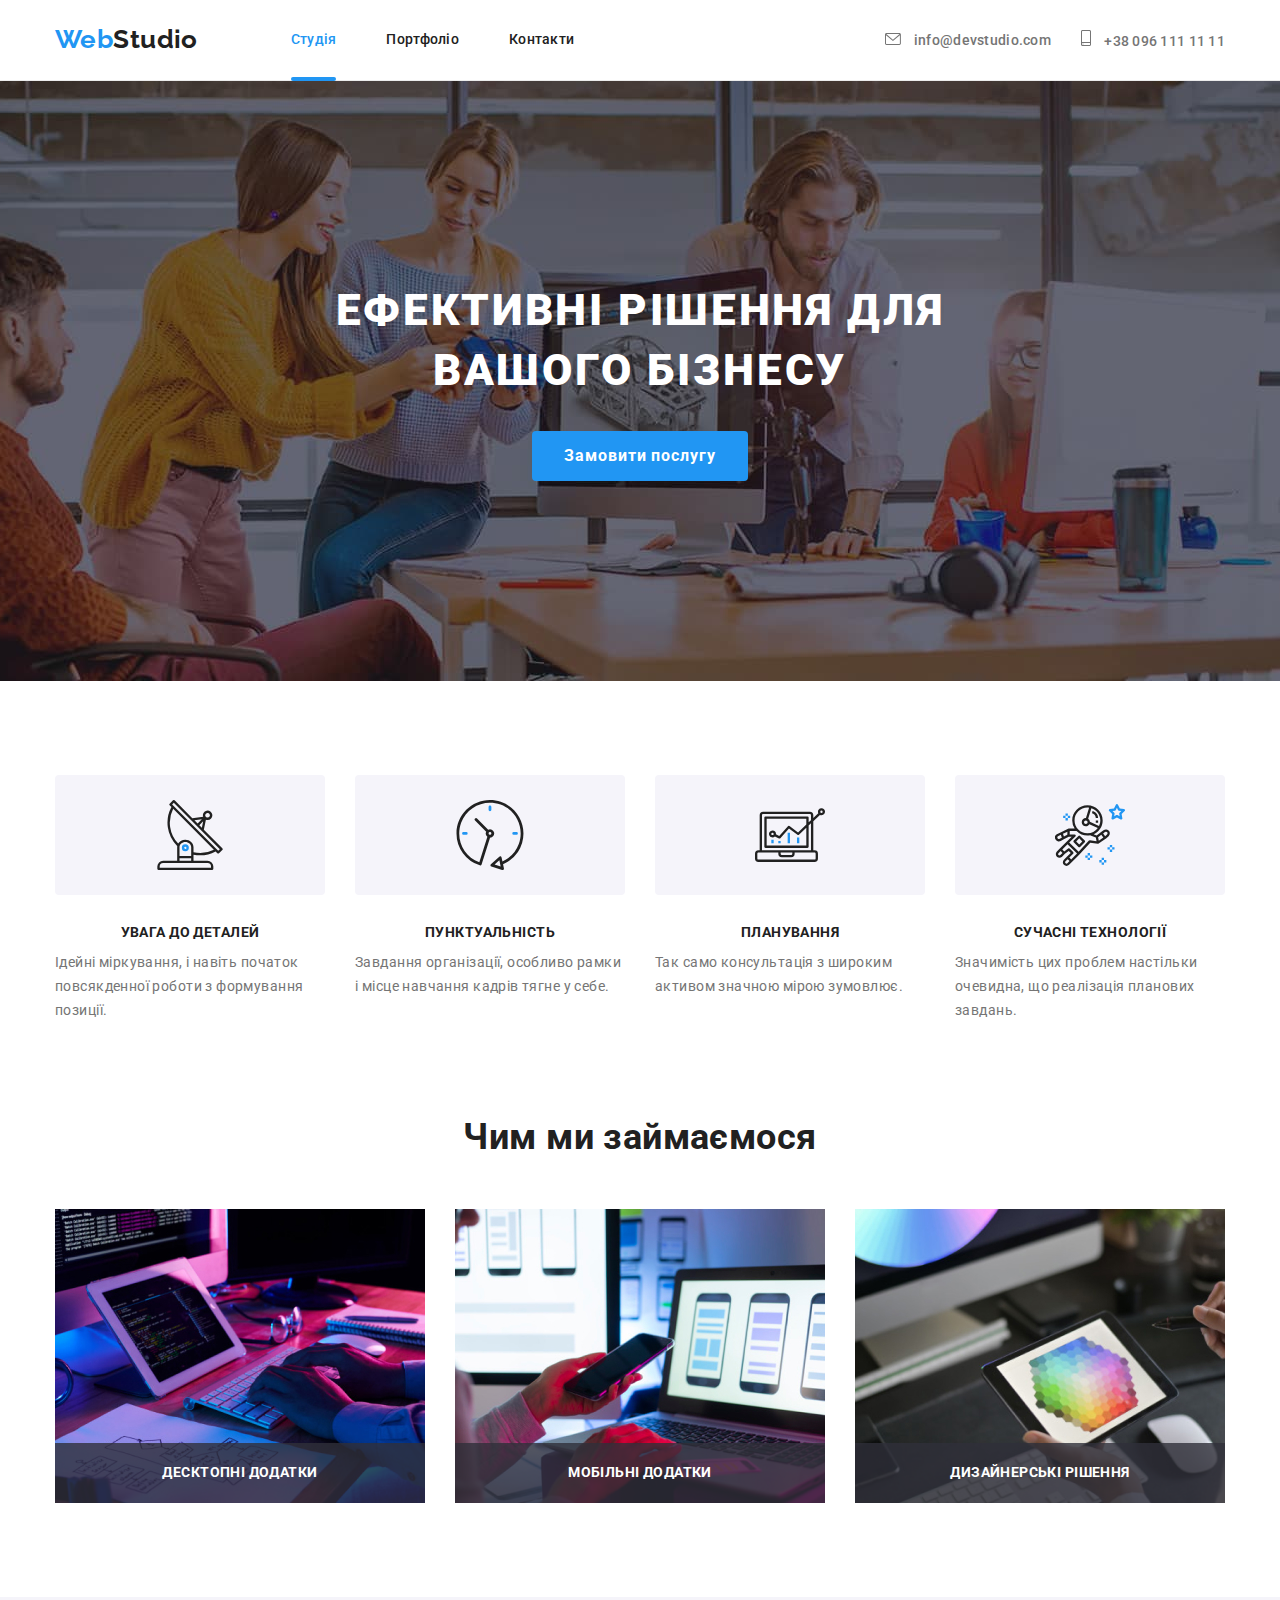
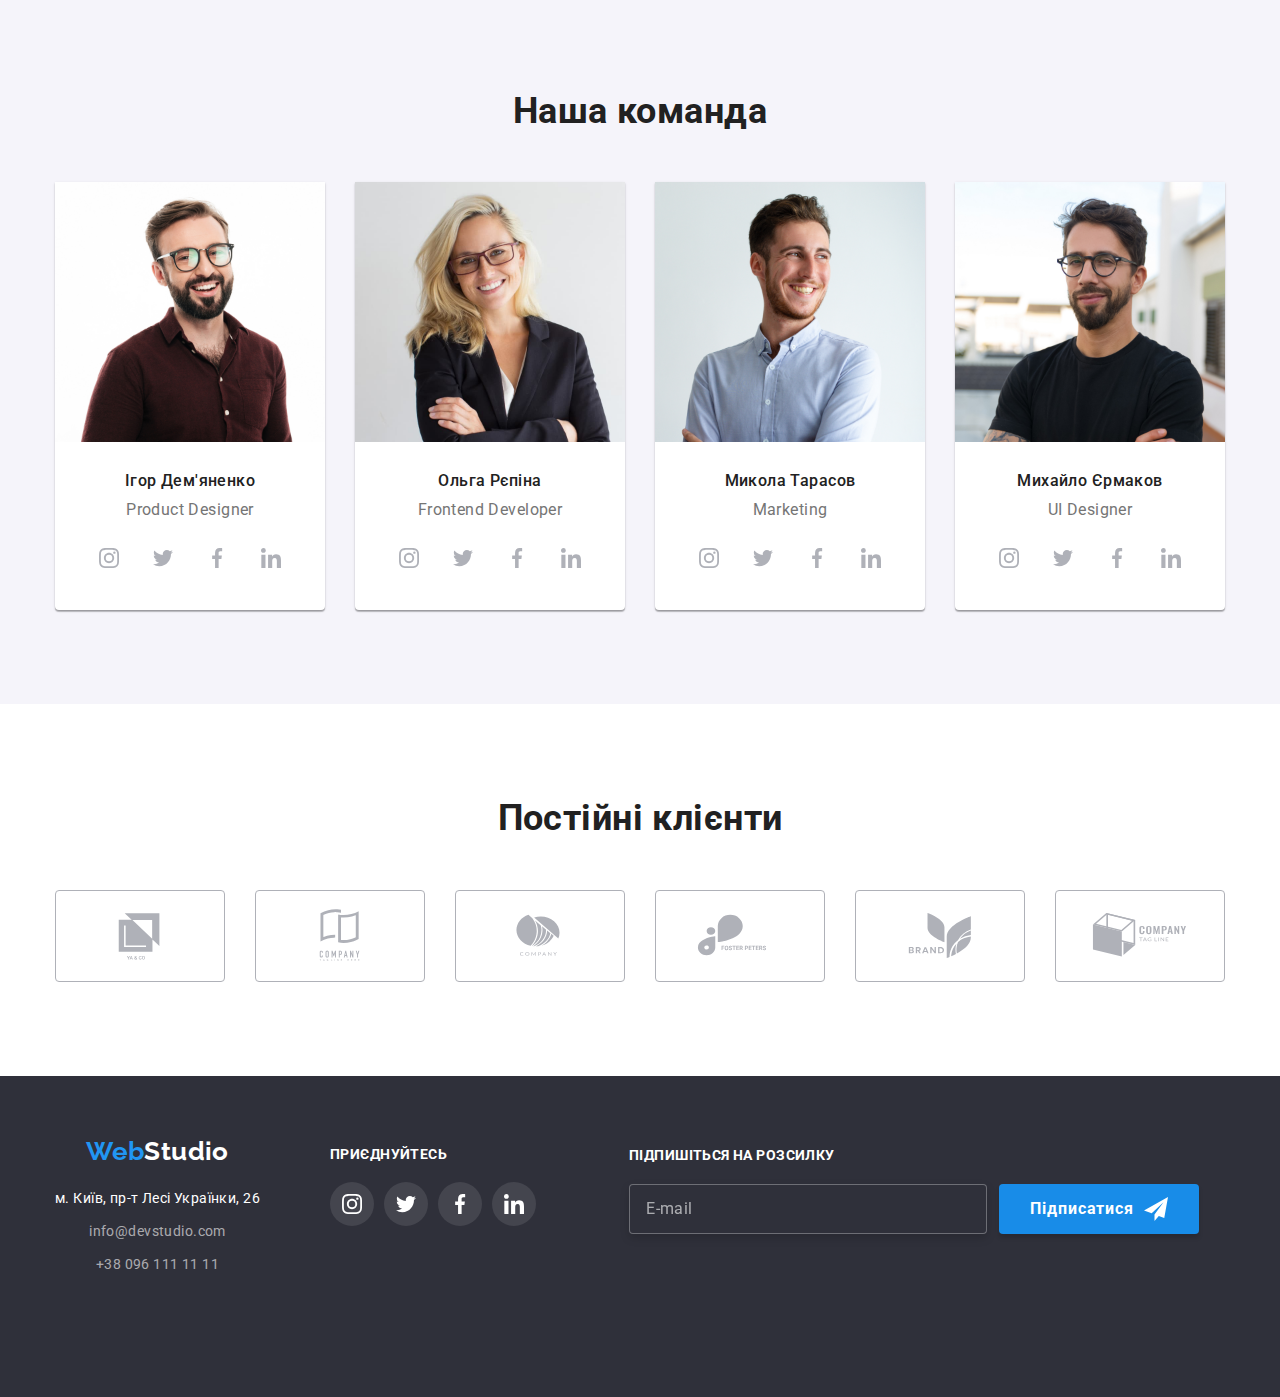
==== index.html @ 820fd27e "add html files" ====
<!DOCTYPE html>
<html lang="uk">
  <head>
    <meta charset="UTF-8" />
    <meta http-equiv="X-UA-Compatible" content="IE=edge" />
    <meta name="viewport" content="width=device-width, initial-scale=1.0" />
    <title>Studio</title>
    <link
      href="https://fonts.googleapis.com/css2?family=Raleway:wght@700&family=Roboto:wght@400;500;700;900&display=swap"
      rel="stylesheet"
    />
    <link
      rel="stylesheet"
      href="https://cdnjs.cloudflare.com/ajax/libs/modern-normalize/1.1.0/modern-normalize.min.css"
    />
    <!-- <link rel="stylesheet" href="./css/styles.css" /> -->
    <link rel="stylesheet" href="./css/main.min.css" />
  </head>
  <body>
    <!-- навігація по сайту та логотип -->
    <header class="page__header">
      <div class="container main__nav">
        <a href="/index.html" class="logo">Web<span>Studio</span> </a>
        <button type="button" class="menu-open" data-menu-open>
          <svg class="menu-open__icon" width="40" height="40">
            <use href="./images/icon.svg#icon-mob-open"></use>
          </svg>
        </button>
        <nav class="navigation">
          <ul class="navigation__list list">
            <li class="navigation__item">
              <a href="" class="navigation__link link current">Студія</a>
            </li>
            <li class="navigation__item">
              <a href="./portfolio.html" class="navigation__link link"
                >Портфоліо</a
              >
            </li>
            <li class="navigation__item">
              <a href="" class="navigation__link link">Контакти</a>
            </li>
          </ul>
        </nav>
        <ul class="contacts list">
          <li class="contacts__item">
            <a href="mailto:info@devstudio.com" class="contacts__link">
              <svg class="contacts__icon contacts-email" width="14" height="10">
                <use href="./images/icon.svg#icon-email"></use>
              </svg>
              info@devstudio.com
            </a>
          </li>
          <li class="contacts__item">
            <a href="tel:0961111111" class="contacts__link">
              <svg class="contacts__icon contacts-phone" width="10" height="14">
                <use href="./images/icon.svg#icon-phone"></use>
              </svg>
              +38 096 111 11 11
            </a>
          </li>
        </ul>
      </div>

      <div class="mob-menu is-hidden" data-menu>
        <div class="container">
          <button type="button" class="menu-close" data-menu-close>
            <svg class="menu-close__icon" width="40" height="40">
              <use href="./images/icon.svg#icon-mob-close"></use>
            </svg>
          </button>
          <div class="mob-menu__top">
            <ul class="mob-menu__list list">
              <li class="mob-menu__item">
                <a href="" class="mob-menu__link link current">Студія</a>
              </li>
              <li class="mob-menu__item">
                <a href="./portfolio.html" class="mob-menu__link link"
                  >Портфоліо</a
                >
              </li>
              <li class="mob-menu__item">
                <a href="" class="mob-menu__link link">Контакти</a>
              </li>
            </ul>
          </div>
          <div class="mob-menu__buton">
            <ul class="mob-contacts__list list">
              <li class="mob-contacts__item">
                <a href="tel:0961111111" class="contacts-tel__link link">
                  +38 096 111 11 11
                </a>
              </li>
              <li class="mob-contacts__item">
                <a
                  href="mailto:info@devstudio.com"
                  class="contacts-mail__link link"
                  >info@devstudio.com
                </a>
              </li>
            </ul>
            <ul class="mob-soc__list list">
              <li class="mob-soc__item">
                <a
                  href=""
                  class="mob-soc__link link"
                  target="_blank"
                  rel="noopener noreferrer nofollow"
                  >Instagram</a
                >
              </li>
              <li class="mob-soc__item">
                <a
                  href=""
                  class="mob-soc__link link"
                  target="_blank"
                  rel="noopener noreferrer nofollow"
                  >Twitter</a
                >
              </li>
              <li class="mob-soc__item">
                <a
                  href=""
                  class="mob-soc__link link"
                  target="_blank"
                  rel="noopener noreferrer nofollow"
                  >Facebook</a
                >
              </li>
              <li class="mob-soc__item">
                <a
                  href=""
                  class="mob-soc__link link"
                  target="_blank"
                  rel="noopener noreferrer nofollow"
                  >LinkedIn</a
                >
              </li>
            </ul>
          </div>
        </div>
      </div>
    </header>
    <main>
      <!-- секція герой -->
      <section class="hero section">
        <div class="hero__container container">
          <h1 class="hero__title">Ефективні рішення для вашого бізнесу</h1>
          <button type="button" class="hero__button" data-modal-open>
            Замовити послугу
          </button>
        </div>
      </section>
      <section class="principles section">
        <div class="container">
          <h2 class="visually-hidden">Чому саме ми</h2>
          <ul class="principles__list list">
            <li class="principles__item">
              <div class="principles__wrap">
                <svg class="principles__icon" width="70" height="70">
                  <use href="./images/icon.svg#icon-antenna"></use>
                </svg>
              </div>
              <h3 class="principles__title">УВАГА ДО ДЕТАЛЕЙ</h3>
              <p class="principles__text text">
                Ідейні міркування, і навіть початок повсякденної роботи з
                формування позиції.
              </p>
            </li>
            <li class="principles__item">
              <div class="principles__wrap">
                <svg class="principles__icon" width="70" height="70">
                  <use href="./images/icon.svg#icon-clock"></use>
                </svg>
              </div>
              <h3 class="principles__title">ПУНКТУАЛЬНІСТЬ</h3>
              <p class="principles__text text">
                Завдання організації, особливо рамки і місце навчання кадрів
                тягне у себе.
              </p>
            </li>
            <li class="principles__item">
              <div class="principles__wrap">
                <svg class="principles__icon" width="70" height="70">
                  <use href="./images/icon.svg#icon-diagram"></use>
                </svg>
              </div>
              <h3 class="principles__title">ПЛАНУВАННЯ</h3>
              <p class="principles__text text">
                Так само консультація з широким активом значною мірою зумовлює.
              </p>
            </li>
            <li class="principles__item">
              <div class="principles__wrap">
                <svg class="principles__icon" width="70" height="70">
                  <use href="./images/icon.svg#icon-astronaut"></use>
                </svg>
              </div>
              <h3 class="principles__title">СУЧАСНІ ТЕХНОЛОГІЇ</h3>
              <p class="principles__text text">
                Значимість цих проблем настільки очевидна, що реалізація
                планових завдань.
              </p>
            </li>
          </ul>
        </div>
      </section>
      <section class="examples section">
        <div class="container">
          <h2 class="examples__title">Чим ми займаємося</h2>
          <ul class="examples__list list">
            <li class="examples__item">
              <picture>
                <source
                  srcset="./images/img1.jpg 1x, ./images/img1-2x.jpg2x"
                  media="(min-width: 1200px)"
                />
                <img
                  src="./images/img1.jpg"
                  alt="друк на клавіатурі"
                  width="370"
                  height="294"
                />
              </picture>
              <p class="examples__text">Десктопні додатки</p>
            </li>
            <li class="examples__item">
              <picture>
                <source
                  srcset="./images/img2.jpg 1x, ./images/img2-2x.jpg2x"
                  media="(min-width: 1200px)"
                />
                <img
                  src="./images/img2.jpg"
                  alt="ноутбук та телефон"
                  width="370"
                  height="294"
                />
              </picture>
              <p class="examples__text">Мобільні додатки</p>
            </li>
            <li class="examples__item">
              <picture>
                <source
                  srcset="./images/img3.jpg 1x, ./images/img3-2x.jpg 2x"
                  media="(min-width: 1200px)"
                />
                <img
                  src="./images/img3.jpg"
                  alt="планшет"
                  width="370"
                  height="294"
                />
              </picture>
              <p class="examples__text">Дизайнерські рішення</p>
            </li>
          </ul>
        </div>
      </section>
      <section class="team section">
        <div class="container">
          <h2 class="team__title">Наша команда</h2>
          <ul class="team__list list">
            <li class="team__item">
              <picture>
                <source
                  srcset="
                    ./images/product-designer.jpg    1x,
                    ./images/product-designer-2x.jpg 2x
                  "
                  media="(min-width: 1200px)"
                />
                <source
                  srcset="
                    ./images/product-designer-tab-1x.jpg 1x,
                    ./images/product-designer-tab-2x.jpg 2x
                  "
                  media="(min-width: 768px)"
                />
                <source
                  srcset="
                    ./images/product-designer-mob-1x.jpg 1x,
                    ./images/product-designer-mob-2x.jpg 2x
                  "
                  media="(max-width: 767px)"
                />
                <img
                  src="./images/product-designer.jpg"
                  alt="фото співробітника компанії"
                  width="450"
                  height="460"
                />
              </picture>
              <div class="team__names">
                <h3 class="team__person">Ігор Дем'яненко</h3>
                <p class="team__text text" lang="en">Product Designer</p>
                <ul class="media__list">
                  <li class="media__item list">
                    <a href="" class="media__link link">
                      <svg class="media__icon" width="20" height="20">
                        <use href="./images/icon.svg#icon-instagram"></use>
                      </svg>
                    </a>
                  </li>
                  <li class="media__item list">
                    <a href="" class="media__link link">
                      <svg class="media__icon" width="20" height="20">
                        <use href="./images/icon.svg#icon-twitter"></use>
                      </svg>
                    </a>
                  </li>
                  <li class="media__item list">
                    <a href="" class="media__link link">
                      <svg class="media__icon" width="20" height="20">
                        <use href="./images/icon.svg#icon-facebook"></use>
                      </svg>
                    </a>
                  </li>
                  <li class="media__item list">
                    <a href="" class="media__link link">
                      <svg class="media__icon" width="20" height="20">
                        <use href="./images/icon.svg#icon-linkedin"></use>
                      </svg>
                    </a>
                  </li>
                </ul>
              </div>
            </li>
            <li class="team__item">
              <picture>
                <source
                  srcset="
                    ./images/frontend_developer.jpg    1x,
                    ./images/frontend_developer-2x.jpg 2x
                  "
                  media="(min-width: 1200px)"
                />
                <source
                  srcset="
                    ./images/frontend_developer-tab-1x.jpg 1x,
                    ./images/frontend_developer-tab-2x.jpg 2x
                  "
                  media="(min-width: 768px)"
                />
                <source
                  srcset="
                    ./images/frontend_developer-mob-1x.jpg 1x,
                    ./images/frontend_developer-mob-2x.jpg 2x
                  "
                  media="(max-width: 767px)"
                />
                <img
                  src="./images/frontend_developer.jpg"
                  alt="фото співробітника компанії"
                  width="450"
                  height="460"
                />
              </picture>
              <div class="team__names">
                <h3 class="team__person">Ольга Рєпіна</h3>
                <p class="team__text text" lang="en">Frontend Developer</p>
                <ul class="media__list">
                  <li class="media__item list">
                    <a href="" class="media__link link">
                      <svg class="media__icon" width="20" height="20">
                        <use href="./images/icon.svg#icon-instagram"></use>
                      </svg>
                    </a>
                  </li>
                  <li class="media__item list">
                    <a href="" class="media__link link">
                      <svg class="media__icon" width="20" height="20">
                        <use href="./images/icon.svg#icon-twitter"></use>
                      </svg>
                    </a>
                  </li>
                  <li class="media__item list">
                    <a href="" class="media__link link">
                      <svg class="media__icon" width="20" height="20">
                        <use href="./images/icon.svg#icon-facebook"></use>
                      </svg>
                    </a>
                  </li>
                  <li class="media__item list">
                    <a href="" class="media__link link">
                      <svg class="media__icon" width="20" height="20">
                        <use href="./images/icon.svg#icon-linkedin"></use>
                      </svg>
                    </a>
                  </li>
                </ul>
              </div>
            </li>
            <li class="team__item">
              <picture>
                <source
                  srcset="
                    ./images/marketing.jpg    1x,
                    ./images/marketing-2x.jpg 2x
                  "
                  media="(min-width: 1200px)"
                />
                <source
                  srcset="
                    ./images/marketing-tab-1x.jpg 1x,
                    ./images/marketing-tab-2x.jpg 2x
                  "
                  media="(min-width: 768px)"
                />
                <source
                  srcset="
                    ./images/marketing-mob-1x.jpg 1x,
                    ./images/marketing-mob-2x.jpg 2x
                  "
                  media="(max-width: 767px)"
                />
                <img
                  src="./images/marketing.jpg"
                  alt="фото співробітника компанії"
                  width="450"
                  height="460"
                />
              </picture>
              <div class="team__names">
                <h3 class="team__person">Микола Тарасов</h3>
                <p class="team__text text" lang="en">Marketing</p>
                <ul class="media__list">
                  <li class="media__item list">
                    <a href="" class="media__link link">
                      <svg class="media__icon" width="20" height="20">
                        <use href="./images/icon.svg#icon-instagram"></use>
                      </svg>
                    </a>
                  </li>
                  <li class="media__item list">
                    <a href="" class="media__link link">
                      <svg class="media__icon" width="20" height="20">
                        <use href="./images/icon.svg#icon-twitter"></use>
                      </svg>
                    </a>
                  </li>
                  <li class="media__item list">
                    <a href="" class="media__link link">
                      <svg class="media__icon" width="20" height="20">
                        <use href="./images/icon.svg#icon-facebook"></use>
                      </svg>
                    </a>
                  </li>
                  <li class="media__item list">
                    <a href="" class="media__link link">
                      <svg class="media__icon" width="20" height="20">
                        <use href="./images/icon.svg#icon-linkedin"></use>
                      </svg>
                    </a>
                  </li>
                </ul>
              </div>
            </li>
            <li class="team__item">
              <picture>
                <source
                  srcset="
                    ./images/ui_designer.jpg    1x,
                    ./images/ui-designer-2x.jpg 2x
                  "
                  media="(min-width: 1200px)"
                />
                <source
                  srcset="
                    ./images/ui_designer-tab-1x.jpg 1x,
                    ./images/ui_designer-tab-2x.jpg 2x
                  "
                  media="(min-width: 768px)"
                />
                <source
                  srcset="
                    ./images/ui_designer-mob-1x.jpg 1x,
                    ./images/ui_designer-mob-2x.jpg 2x
                  "
                  media="(max-width: 767px)"
                />
                <img
                  src="./images/ui_designer.jpg"
                  alt="фото співробітника компанії"
                  width="450"
                  height="460"
                />
              </picture>
              <div class="team__names">
                <h3 class="team__person">Михайло Єрмаков</h3>
                <p class="team__text text" lang="en">UI Designer</p>
                <ul class="media__list">
                  <li class="media__item list">
                    <a href="" class="media__link link">
                      <svg class="media__icon" width="20" height="20">
                        <use href="./images/icon.svg#icon-instagram"></use>
                      </svg>
                    </a>
                  </li>
                  <li class="media__item list">
                    <a href="" class="media__link link">
                      <svg class="media__icon" width="20" height="20">
                        <use href="./images/icon.svg#icon-twitter"></use>
                      </svg>
                    </a>
                  </li>
                  <li class="media__item list">
                    <a href="" class="media__link link">
                      <svg class="media__icon" width="20" height="20">
                        <use href="./images/icon.svg#icon-facebook"></use>
                      </svg>
                    </a>
                  </li>
                  <li class="media__item list">
                    <a href="" class="media__link link">
                      <svg class="media__icon" width="20" height="20">
                        <use href="./images/icon.svg#icon-linkedin"></use>
                      </svg>
                    </a>
                  </li>
                </ul>
              </div>
            </li>
          </ul>
        </div>
      </section>
      <section class="clients section">
        <div class="container">
          <h2 class="clients__title">Постійні клієнти</h2>
          <ul class="clients__list list">
            <li class="client__item">
              <a href="" class="clients__link">
                <svg class="clients__icon" width="106" height="60">
                  <use href="./images/icon.svg#icon-yako-one"></use>
                </svg>
              </a>
            </li>

            <li class="client__item">
              <a href="" class="clients__link">
                <svg class="clients__icon" width="106" height="60">
                  <use href="./images/icon.svg#icon-company-two"></use>
                </svg>
              </a>
            </li>

            <li class="client__item">
              <a href="" class="clients__link">
                <svg class="clients__icon" width="106" height="60">
                  <use href="./images/icon.svg#icon-company-three"></use>
                </svg>
              </a>
            </li>

            <li class="client__item">
              <a href="" class="clients__link">
                <svg class="clients__icon" width="106" height="60">
                  <use href="./images/icon.svg#icon-foster-four"></use>
                </svg>
              </a>
            </li>

            <li class="client__item">
              <a href="" class="clients__link">
                <svg class="clients__icon" width="106" height="60">
                  <use href="./images/icon.svg#icon-brand-five"></use>
                </svg>
              </a>
            </li>

            <li class="client__item">
              <a href="" class="clients__link">
                <svg class="clients__icon" width="106" height="60">
                  <use href="./images/icon.svg#icon-tagline-six"></use>
                </svg>
              </a>
            </li>
          </ul>
        </div>
      </section>
    </main>
    <footer class="footer">
      <div class="footer__wrap">
        <div class="footer-tab__wrap">
          <div class="address__wrap">
            <a href="/index.html" class="footer__logo">
              Web<span>Studio</span>
            </a>
            <address>
              <ul class="address__list list">
                <li class="address__item">
                  <a
                    class="footer__address"
                    href="https://goo.gl/maps/CPtrU1FHBa2aNyZL9"
                    target="_blank"
                    rel="noopener noreferrer nofollow"
                    >м. Київ, пр-т Лесі Українки, 26</a
                  >
                </li>
                <li class="address__item">
                  <a href="mailto:info@devstudio.com" class="address__link"
                    >info@devstudio.com</a
                  >
                </li>
                <li class="address__item">
                  <a href="tel:0961111111" class="address__link"
                    >+38 096 111 11 11</a
                  >
                </li>
              </ul>
            </address>
          </div>
          <div class="social__wrap">
            <p class="social__text">приєднуйтесь</p>
            <ul class="social__list">
              <li class="social__item list">
                <a href="" class="social__link link">
                  <svg class="social__icon" width="20" height="20">
                    <use href="./images/icon.svg#icon-instagram"></use>
                  </svg>
                </a>
              </li>
              <li class="social__item list">
                <a href="" class="social__link link">
                  <svg class="social__icon" width="20" height="20">
                    <use href="./images/icon.svg#icon-twitter"></use>
                  </svg>
                </a>
              </li>
              <li class="social__item list">
                <a href="" class="social__link link">
                  <svg class="social__icon" width="20" height="20">
                    <use href="./images/icon.svg#icon-facebook"></use>
                  </svg>
                </a>
              </li>
              <li class="social__item list">
                <a href="" class="social__link link">
                  <svg class="social__icon" width="20" height="20">
                    <use href="./images/icon.svg#icon-linkedin"></use>
                  </svg>
                </a>
              </li>
            </ul>
          </div>
        </div>
        <div class="subscribe__wrap">
          <p class="subscribe__text">Підпишіться на розсилку</p>
          <form class="subscribe__form">
            <input
              type="text"
              class="subscribe__input"
              name="user-email"
              placeholder="E-mail"
              required
            />
            <button type="submit" class="subscribe__button">
              Підписатися
              <svg class="subscribe__icon" width="24" height="24">
                <use href="./images/icon.svg#icon-send"></use>
              </svg>
            </button>
          </form>
        </div>
      </div>
    </footer>
    <div class="backdrop is-hidden" data-modal>
      <div class="modal">
        <button type="button" class="modal-close" data-modal-close>
          <svg class="modal-icon" width="18" height="18">
            <use href="./images/icon.svg#icon-modal"></use>
          </svg>
        </button>
        <p class="modal-title">Залиште свої дані, ми вам передзвонимо</p>
        <form class="modal-form">
          <label for="user-name" class="input-text">Ім'я</label>
          <div class="input-wrap">
            <input
              type="text"
              class="modal-input"
              name="user-name"
              placeholder=""
              required
              id="user-name"
            />
            <svg class="modal-icons" width="18" height="18">
              <use href="./images/icon.svg#icon-person-black"></use>
            </svg>
          </div>
          <label for="user-tel" class="input-text">Телефон</label>
          <div class="input-wrap">
            <input
              type="tel"
              class="modal-input"
              name="user-tel"
              placeholder=""
              required
              id="user-tel"
            />
            <svg class="modal-icons" width="18" height="18">
              <use href="./images/icon.svg#icon-phone-black"></use>
            </svg>
          </div>
          <label for="user-email" class="input-text">Пошта</label>
          <div class="input-wrap">
            <input
              type="email"
              class="modal-input"
              name="user-email"
              placeholder=""
              required
              id="user-email"
            />
            <svg class="modal-icons" width="18" height="18">
              <use href="./images/icon.svg#icon-email-black"></use>
            </svg>
          </div>
          <label for="user-coment" class="input-text">Коментар</label>
          <textarea
            name="user-text"
            id="user-coment"
            class="input-message"
            placeholder="Введіть текст"
          ></textarea>
          <input
            type="checkbox"
            name="privacy"
            id="privacy"
            value="true"
            class="modal-check visually-hidden"
          />
          <label for="privacy" class="privacy-text">
            <span>
              <svg class="check-icon" width="16" height="15">
                <use href="./images/icon.svg#icon-vector"></use>
              </svg>
            </span>
            Погоджуюся з розсилкою та приймаю
            <a href="" class="check-link"> Умови договору</a></label
          >
          <button type="submit" class="modal-button">Відправити</button>
        </form>
      </div>
    </div>
    <script src="./js/modal.js"></script>
    <script src="./js/menu.js"></script>
  </body>
</html>
---- css/styles.css ----
/* color-main-black: #212121;
color-secondary: #757575;
color-blue: #2196F3;
color-white: #FFFFFF; */

/* main white background #F5F5F5; 
secondary black background #2F303A;
third background #F5F4FA;*/
:root {
  /* text color */
  --primary-text-color: #212121;
  --secondary-text-color: #757575;
  --accent-blue-color: #2196f3;
  --white-color: #ffffff;

  /* background color */
  --main-white-background: #f5f5f5;
  --secondary-black-background: #2f303a;
  --third-background-color: #f5f4fa;
}

body {
  /* margin: 0 auto;
  max-width: 1600px; */
  background-color: var(--white-color);
  color: var(--primary-text-color);
  font-family: "Roboto", sans-serif;
  font-size: 14px;
  letter-spacing: 0.03em;
}

h1,
h2,
h3,
h4,
h5,
h6,
p {
  margin: 0;
}

ul {
  margin: 0;
  padding-left: 0;
}

img {
  display: block;
}

.visually-hidden {
  position: absolute;
  white-space: nowrap;
  width: 1px;
  height: 1px;
  overflow: hidden;
  border: 0;
  padding: 0;
  clip: rect(0 0 0 0);
  clip-path: inset(50%);
  margin: -1px;
}

.container {
  width: 1200px;
  padding-left: 15px;
  padding-right: 15px;
  margin: 0 auto;

  /* outline: 2px solid tomato; */
}

.section {
  padding-top: 94px;
  padding-bottom: 94px;
}

/* secondary text color for all <p> */
.text {
  color: var(--secondary-text-color);
}

.link {
  display: block;
  padding-top: 32px;
  padding-bottom: 32px;
}

.list {
  list-style: none;
}

/*-----------------HEADER Logo--------------------------------- */
.page__header {
  padding-top: 32;
  border-bottom: 1px solid #ececec;
}

.main__nav {
  display: flex;
  align-items: center;
}

.logo {
  display: block;
  padding-top: 24px;
  padding-bottom: 25px;
  margin-right: 93px;
  color: var(--accent-blue-color);
  font-family: "Raleway", sans-serif;
  font-weight: 700;
  font-size: 26px;
  line-height: 1.19;
  text-decoration: none;
}

.logo > span {
  color: var(--primary-text-color);
}

.navigation__item:not(:last-child) {
  margin-right: 50px;
}

/* site-nav */
.navigation {
  display: flex;
}

.navigation__list {
  display: flex;
}

.navigation__link {
  color: var(--primary-text-color);
  font-weight: 500;
  font-size: 14px;
  line-height: 1.14;
  letter-spacing: 0.02em;
  text-decoration: none;

  transition-property: color;
  transition-duration: 250ms;
  transition-timing-function: cubic-bezier(0.4, 0, 0.2, 1);
}

.navigation__link:hover,
.navigation__link:focus {
  color: var(--accent-blue-color);
}

.navigation__link.current {
  color: var(--accent-blue-color);
  position: relative;
}

.navigation__link.current::after {
  content: "";
  display: inline-block;
  position: absolute;
  left: 0;
  bottom: -1px;
  width: 100%;
  height: 4px;
  background-color: #2196f3;
  border-radius: 2px;
}

.contacts {
  display: flex;
  margin-left: auto;
  align-items: center;
}

.contacts__link {
  color: var(--secondary-text-color);
  font-weight: 500;
  font-size: 14px;
  line-height: 1.14;
  letter-spacing: 0.02em;
  text-decoration: none;

  transition-property: color;
  transition-duration: 250ms;
  transition-timing-function: cubic-bezier(0.4, 0, 0.2, 1);
}

.contacts__link:hover,
.contacts__link:focus {
  color: #2196f3;
}

.contacts__item:not(:last-child) {
  margin-right: 30px;
}

.contacts__icon {
  fill: currentColor;
  margin-right: 10px;
}

/*-------------1 SECTION HERO----------------------------------------- */
.hero {
  background-color: var(--secondary-black-background);
  background-image: url(../images/hero-img.jpg);
  background-repeat: no-repeat;
  background-size: cover;
  background-position: center;
  max-width: 1600px;
  text-align: center;
  margin: 0 auto;
  padding-top: 200px;
  padding-bottom: 200px;
}

.hero__title {
  margin: 0 auto 30px;
  width: 696px;
  height: 120px;
  font-weight: 900;
  font-size: 44px;
  line-height: 1.36;
  letter-spacing: 0.06em;
  text-transform: uppercase;
  color: var(--white-color);
}

.hero__button {
  font-family: inherit;
  display: block;
  padding: 10px 32px;
  margin: 0 auto;
  border: none;
  border-radius: 4px;

  font-weight: 700;
  font-size: 16px;
  line-height: 1.88;
  letter-spacing: 0.06em;
  cursor: pointer;
  background-color: var(--accent-blue-color);
  color: var(--white-color);
}

/* ----------------2 SECTION principles чому саме ми------------------ */

.principles__title {
  margin-bottom: 10px;
  font-size: 14px;
  line-height: 1.14;
  text-transform: uppercase;
}

.principles__list {
  display: flex;
}

.principles__wrap {
  margin-bottom: 30px;
  height: 120px;
  display: flex;
  justify-content: center;
  align-items: center;
  background-color: #f5f4fa;
  border-radius: 4px;
}

.principles__item:not(:last-child) {
  margin-right: 30px;
}

.principles__text {
  font-size: 14px;
  line-height: 1.71;
}
/* ----------------3 SECTION EXAMPLES приклади робіт------------------ */
.examples {
  padding-top: 0;
}

.examples__title {
  margin-bottom: 50px;
  font-size: 36px;
  line-height: 1.16;
  text-align: center;
}

.examples__list {
  display: flex;
  gap: 30px;
  /* width: calc((100% - 60px) / 3); */
}

.examples__item {
  position: relative;
}

.examples__text {
  position: absolute;
  bottom: 0;
  padding: 22px 0;
  width: 100%;
  font-weight: 700;
  line-height: 1.14;
  text-align: center;
  text-transform: uppercase;
  color: #ffffff;
  background: rgba(47, 48, 58, 0.8);
}

/* ----------------4 SECTION TEAM наша команда-----------------------  */
.team {
  background-color: var(--third-background-color);
}

.team__title {
  margin-bottom: 50px;
  font-size: 36px;
  line-height: 1.16;
  text-align: center;
}

.team__list {
  display: flex;
  gap: 30px;
}

.team__list:not(:last-child) {
  margin-right: 30px;
}

.team__item {
  background-color: var(--white-color);
  box-shadow: 0px 1px 3px rgba(0, 0, 0, 0.12), 0px 1px 1px rgba(0, 0, 0, 0.14),
    0px 2px 1px rgba(0, 0, 0, 0.2);
  border-radius: 0px 0px 4px 4px;
}

/* width: calc((100% - 90px) / 4); */

.team__person {
  margin-bottom: 10px;
  font-weight: 500;
  font-size: 16px;
  line-height: 1.18;
  text-align: center;
}

.team__names {
  padding: 30px 0;
}

.team__text {
  font-size: 16px;
  line-height: 1.18;
  text-align: center;
  margin-bottom: 16px;
}

.media__list {
  display: flex;
  justify-content: center;
  gap: 10px;
}

.media__item {
  border-radius: 50%;
  background-color: #ffffff;
  display: block;
  justify-items: center;
}

.media__link {
  width: 44px;
  height: 44px;
  padding: 0;
  display: flex;
  justify-content: center;
  align-items: center;

  transition-property: background-color, color;
  transition-duration: 250ms;
  transition-timing-function: cubic-bezier(0.4, 0, 0.2, 1);
}

.media__item:hover {
  background-color: #2196f3;
}

.media__item .media__link:focus {
  background-color: #2196f3;
  border-radius: 50%;
}

.media__icon {
  fill: #afb1b8;
}

.media__link:hover .media__icon {
  fill: #ffffff;
}
.media__link:focus .media__icon {
  fill: #ffffff;
}
/* -----------------------------5 SECTION CLIENTS-------------------------- */
.clients__title {
  margin-bottom: 50px;
  font-size: 36px;
  line-height: 1.16;
  text-align: center;
}

.clients__list {
  display: flex;
  justify-content: space-between;
}

.client__item {
  width: 170px;
  height: 92px;
  display: flex;
  justify-content: center;
  align-items: center;
}

.clients__link {
  border: 1px solid #afb1b8;
  border-radius: 4px;
  display: flex;
  width: 100%;
  height: 100%;
  justify-content: center;
  align-items: center;

  transition-property: border, color;
  transition-duration: 250ms;
  transition-timing-function: cubic-bezier(0.4, 0, 0.2, 1);
}

.clients__icon {
  fill: #afb1b8;
}

.clients__link:hover,
.clients__link:focus {
  border-color: #2196f3;
  outline: transparent;
}

.clients__link:hover .clients__icon,
.clients__link:focus .clients__icon {
  fill: #2196f3;
}

/* --------------------------FOOTER----------------------------------- */
.footer {
  background-color: var(--secondary-black-background);
  padding: 60px 0;
}

.footer__wrap {
  display: flex;
  align-items: baseline;
  width: 1200px;
  padding-left: 15px;
  padding-right: 15px;
  margin: 0 auto;
}

.address__wrap {
  margin-right: 70px;
}

.footer__logo {
  color: var(--accent-blue-color);
  font-family: "Raleway", sans-serif;
  font-weight: 700;
  font-size: 26px;
  line-height: 1.19;
  text-decoration: none;
}
.footer__logo > span {
  color: #ffffff;
}

.address__list {
  margin-top: 20px;
}

.footer__address {
  color: #ffffff;
  font-style: normal;
  font-size: 14px;
  line-height: 1.71;
  text-decoration: none;
}

.address__link {
  color: rgba(255, 255, 255, 0.6);
  font-style: normal;
  font-size: 14px;
  line-height: 1.71;
  text-decoration: none;

  transition-property: color;
  transition-duration: 250ms;
  transition-timing-function: cubic-bezier(0.4, 0, 0.2, 1);
}

.address__link:hover,
.address__link:focus {
  color: #2196f3;
}

.address__item:not(:last-child) {
  margin-bottom: 9px;
}

.social__wrap {
  width: 206px;
  height: 80px;
}

.social__list {
  display: flex;
  justify-content: center;
  gap: 10px;
}
.social__text {
  margin-bottom: 20px;
  color: #ffffff;
  font-weight: 700;
  text-transform: uppercase;
}
.social__item {
  width: 44px;
  height: 44px;
  border-radius: 50%;
  background-color: rgb(255, 255, 255, 10%);
  display: flex;
  align-items: center;
}

.social__icon {
  fill: #ffffff;
}

.social__link {
  display: flex;
  align-items: center;
  justify-content: center;
  padding: 0;
  width: 100%;
  height: 100%;
  border-radius: 50%;

  transition-property: background-color;
  transition-duration: 250ms;
  transition-timing-function: cubic-bezier(0.4, 0, 0.2, 1);
}
.social__link:hover,
.social__link:focus {
  background-color: #2196f3;
  fill: #ffffff;
}

.subscribe__wrap {
  margin-left: 93px;
}

.subscribe__text {
  margin-bottom: 20px;
  font-weight: 700;
  line-height: 1.14;
  text-transform: uppercase;

  color: #ffffff;
}

.subscribe__input {
  width: 358px;
  height: 50px;

  font-size: 16px;
  line-height: 1.25;
  background-color: #2f303a;
  color: #ffffff;
  border: 1px solid rgba(255, 255, 255, 0.3);
  filter: drop-shadow(0px 4px 4px rgba(0, 0, 0, 0.15));
  border-radius: 4px;
}

.subscribe {
  display: flex;
  gap: 12px;
}

.subscribe__button {
  position: relative;
  display: block;
  width: 200px;
  height: 50px;
  padding-top: 10px;
  padding-right: 62px;
  padding-bottom: 10px;
  padding-left: 28px;
  border: none;
  border-radius: 4px;

  font-weight: 700;
  font-size: 16px;
  line-height: 1.88;
  letter-spacing: 0.06em;
  cursor: pointer;
  background-color: #188ce8;
  color: #ffffff;
  box-shadow: 0px 4px 4px rgba(0, 0, 0, 0.15);
}

.subscribe__icon {
  fill: #ffffff;
  position: absolute;
  right: 28px;
  top: 50%;
  transform: translateY(-50%);
}

/* ------------------------------------------------CSS for Portfolio------------------------------------
--------------------------PORTFOLIO - FILTER------------------------------------------- */

.portfolio {
  padding-top: 94px;
  padding-bottom: 94px;
}

.filter__list {
  display: flex;
  justify-content: center;
  margin-bottom: 50px;
}

.filter__button {
  font-family: inherit;
  padding: 6px 22px;
  font-weight: 500;
  font-size: 16px;
  line-height: 1.62;
  text-align: center;
  cursor: pointer;

  background-color: var(--third-background-color);
  color: var(--primary-text-color);
  border-radius: 4px;
  border: transparent;

  transition-property: background-color, color, box-shadow;
  transition-duration: 250ms;
  transition-timing-function: cubic-bezier(0.4, 0, 0.2, 1);
}

.filter__item:not(:last-child) {
  margin-right: 8px;
}

.filter__button:hover,
.filter__button:focus {
  background-color: var(--accent-blue-color);
  color: var(--white-color);
  filter: drop-shadow(0px 4px 4px rgba(0, 0, 0, 0.25));
}
/* -----------------------2 SECTION PORTFOLIO----------------------------------------------- */
.portfolio__main {
  background-color: var(--white-color);
}

.portfolio__title {
  margin-bottom: 4px;
  color: var(--primary-text-color);
  font-family: "Roboto", sans-serif;
  font-size: 18px;
  line-height: 2;
  letter-spacing: 0.06em;
}

.portfolio__list {
  display: flex;
  flex-wrap: wrap;
  gap: 30px;
}

.portfolio__text {
  font-size: 16px;
  line-height: 1.88;
}

.portfolio__wrap {
  padding: 20px 24px;
  border: 1px solid #eeeeee;
  border-top: none;
  position: inherit;
  z-index: 3;
  background-color: #fff;
}

.portfolio__link {
  display: block;
  text-decoration: none;

  position: relative;
  overflow: hidden;

  transition-property: box-shadow;
  transition-duration: 250ms;
  transition-timing-function: cubic-bezier(0.4, 0, 0.2, 1);
}

.portfolio__link:hover,
.portfolio__link:focus {
  box-shadow: 0px 1px 1px rgba(0, 0, 0, 0.12), 0px 4px 4px rgba(0, 0, 0, 0.06),
    1px 4px 6px rgba(0, 0, 0, 0.16);
}

.portfolio__descr {
  position: absolute;
  top: 0;
  padding: 63px 24px;
  font-style: normal;
  font-weight: 400;
  font-size: 18px;
  line-height: 1.56;
  color: #ffffff;
  background-color: rgba(33, 150, 243, 0.9);
  transform: translateY(100%);

  transition-property: background-color;
  transition-duration: 250ms;
  transition-timing-function: cubic-bezier(0.4, 0, 0.2, 1);
}

/*.portfolio-cover-wrap {
  position: relative;
  overflow: hidden;
}*/
.portfolio__items:hover .portfolio__descr {
  transform: translateY(0%);
  transition: 250ms cubic-bezier(0.4, 0, 0.2, 1);
}
/* ------------------------------------МОДАЛЬНЕ ВІКНО------------------------------- */
.backdrop {
  position: fixed;
  width: 100%;
  height: 100%;
  left: 0px;
  top: 0px;
  background: rgba(0, 0, 0, 0.2);

  transition: transform 250ms cubic-bezier(0.4, 0, 0.2, 1);
  opacity: 1;
}

.modal {
  position: absolute;
  padding-left: 40px;
  padding-right: 40px;
  left: 50%;
  top: 50%;
  width: 528px;
  height: 581px;

  background: #ffffff;
  box-shadow: 0px 1px 3px rgba(0, 0, 0, 0.12), 0px 1px 1px rgba(0, 0, 0, 0.14),
    0px 2px 1px rgba(0, 0, 0, 0.2);
  border-radius: 4px;

  transform: scale(1) translate(-50%, -50%);
  transition-property: box-shadow;
  transition-duration: 250ms;
  transition-timing-function: cubic-bezier(0.4, 0, 0.2, 1);
}

.modal-close {
  position: absolute;
  position: absolute;
  display: flex;

  justify-content: center;
  align-items: center;
  width: 30px;
  height: 30px;
  background: #ffffff;
  border: 1px solid rgba(0, 0, 0, 0.1);
  border-radius: 50%;
  right: 8px;
  top: 8px;
  cursor: pointer;

  transition-property: border;
  transition-duration: 250ms;
  transition-timing-function: cubic-bezier(0.4, 0, 0.2, 1);
}

.modal-close:hover {
  fill: #2196f3;
}

.modal-icon {
  min-width: 18px;
  height: 18px;
}

.modal-title {
  margin-top: 37px;
  margin-bottom: 12px;
  font-weight: 700;
  font-size: 20px;
  line-height: 1.15;
  text-align: center;

  color: #212121;
}

.modal-input {
  margin-bottom: 10px;
  padding-left: 32px;
  width: 448px;
  height: 40px;

  border: 1px solid rgba(33, 33, 33, 0.2);
  border-radius: 4px;

  transition-property: border;
  transition-duration: 250ms;
  transition-timing-function: cubic-bezier(0.4, 0, 0.2, 1);
}

.modal-input:hover {
  border-color: #2196f3;
}

.modal-input:hover + .modal-icons {
  fill: #2196f3;
}

.input-text {
  display: inline-block;
  margin-bottom: 4px;
  font-style: normal;
  font-weight: 400;
  font-size: 12px;
  line-height: 1.16;
  letter-spacing: 0.01em;

  color: #757575;
}

.input-wrap {
  position: relative;
}

.input-message {
  width: 448px;
  height: 120px;

  border: 1px solid rgba(33, 33, 33, 0.2);
  border-radius: 4px;
  resize: none;
}

.modal-icons {
  position: absolute;
  left: 12px;
  top: 50%;
  transform: translateY(-50%);
}

.is-hidden {
  opacity: 0;
  visibility: hidden;
  pointer-events: none;
}

.backdrop.is-hidden .modal {
  transform: translate(-50%, -50%) scale(0);
}

.privacy-text {
  margin-top: 20px;
  margin-bottom: 30px;
  line-height: 1.71;
  color: #757575;
  display: flex;
}

.privacy-text span {
  width: 16px;
  height: 15px;
  border: 2px solid #212121;
  border-radius: 2px;
  margin-right: 5px;
  margin-left: 31px;
  display: flex;
  justify-items: center;
  align-items: center;
  fill: transparent;
}

.modal-check:checked + .privacy-text span {
  background-color: #2196f3;
  border: none;
  fill: #ffffff;
}

.check-link {
  color: #2196f3;
  margin-left: 3px;
}

/* .privacy-text::before {
  content: "";
  width: 16px;
  height: 15px;
  border: 2px solid #212121;
  border-radius: 2px;
  margin-right: 5px;
}

.modal-check:checked + .privacy-text::before {
  background-color: #2196f3;
  border: none;
  background-image: url(../images/vector.svg);
  background-position: center;
  background-repeat: no-repeat;
} */

.modal-button {
  display: block;
  width: 200px;
  height: 50px;
  padding: 10px 52px;
  margin: 0 auto;
  border: none;
  border-radius: 4px;

  font-weight: 700;
  font-size: 16px;
  line-height: 1.88;
  letter-spacing: 0.06em;
  cursor: pointer;
  background-color: #188ce8;
  color: #ffffff;
  box-shadow: 0px 4px 4px rgba(0, 0, 0, 0.15);
}
---- css/main.min.css ----
:root{--primary-text-color: #212121;--secondary-text-color: #757575;--accent-blue-color: #2196f3;--white-color: #ffffff;--main-white-background: #f5f5f5;--secondary-black-background: #2f303a;--third-background-color: #f5f4fa}.backdrop{position:fixed;width:100%;height:100%;left:0px;top:0px;background:rgba(0,0,0,.2);transition:transform 250ms cubic-bezier(0.4, 0, 0.2, 1);opacity:1;overflow-y:scroll}.modal{position:absolute;padding:40px;left:50%;top:50%;width:450px;height:609px;background:var(--white-color);box-shadow:0px 1px 3px rgba(0,0,0,.12),0px 1px 1px rgba(0,0,0,.14),0px 2px 1px rgba(0,0,0,.2);border-radius:4px;transform:scale(1) translate(-50%, -50%);transition-property:box-shadow;transition-duration:250ms;transition-timing-function:cubic-bezier(0.4, 0, 0.2, 1)}@media screen and (min-width: 1200px){.modal{width:528px;height:581px}}.modal-close{position:absolute;position:absolute;display:flex;justify-content:center;align-items:center;width:30px;height:30px;background:var(--white-color);border:1px solid rgba(0,0,0,.1);border-radius:50%;right:8px;top:8px;cursor:pointer;transition-property:fill;transition-duration:250ms;transition-timing-function:cubic-bezier(0.4, 0, 0.2, 1)}.modal-close:hover,.modal-close:focus{fill:var(--accent-blue-color)}.modal-icon{min-width:18px;height:18px}.modal-title{margin-bottom:12px;font-weight:700;font-size:20px;line-height:1.15;text-align:center;color:var(--primary-text-color)}.modal-input{display:block;margin-bottom:10px;padding-left:42px;width:370px;height:40px;outline:rgba(0,0,0,0);border:1px solid rgba(33,33,33,.2);border-radius:4px;cursor:pointer;transition-property:border;transition-duration:250ms;transition-timing-function:cubic-bezier(0.4, 0, 0.2, 1)}.modal-input:hover{border-color:var(--accent-blue-color)}@media screen and (min-width: 1200px){.modal-input{width:448px}}.modal-input:hover+.modal-icons{fill:var(--accent-blue-color)}.input-text{display:inline-block;margin-bottom:4px;font-style:normal;font-weight:400;font-size:12px;line-height:1.16;letter-spacing:.01em;color:var(--secondary-text-color)}.input-wrap{position:relative}.input-message{padding:12px 16px;width:370px;height:120px;font-weight:400;font-size:12px;line-height:1.16;letter-spacing:.01em;color:rgba(117,117,117,.5);outline:rgba(0,0,0,0);cursor:pointer;border:1px solid rgba(33,33,33,.2);border-radius:4px;resize:none}.input-message:hover,.input-message:focus{border-color:var(--accent-blue-color)}@media screen and (min-width: 1200px){.input-message{width:448px}}.modal-icons{position:absolute;left:12px;top:50%;transform:translateY(-50%)}.is-hidden{opacity:0;visibility:hidden;pointer-events:none}.backdrop.is-hidden .modal{transform:translate(-50%, -50%) scale(0)}.privacy-text{margin-top:20px;margin-bottom:30px;font-size:12px;line-height:1.71;color:var(--secondary-text-color);display:flex;align-items:center;justify-content:center}@media screen and (min-width: 1200px){.privacy-text{font-size:14px}}.privacy-text span{width:16px;height:15px;border:2px solid var(--primary-text-color);border-radius:2px;margin-right:5px;display:flex;justify-items:center;align-items:center;fill:rgba(0,0,0,0)}.modal-check:checked+.privacy-text span{background-color:var(--accent-blue-color);border:none;fill:var(--white-color)}.check-link{color:var(--accent-blue-color);margin-left:3px}.modal-button{display:block;width:200px;height:50px;padding:10px 52px;margin:0 auto;border:none;border-radius:4px;font-weight:700;font-size:16px;line-height:1.88;letter-spacing:.06em;cursor:pointer;background-color:var(--accent-blue-color);color:var(--white-color);box-shadow:0px 4px 4px rgba(0,0,0,.15);transition-property:background-color;transition-duration:250ms;transition-timing-function:cubic-bezier(0.4, 0, 0.2, 1)}.modal-button:hover,.modal-button:focus{background-color:#188ce8}body{background-color:var(--white-color);color:var(--primary-text-color);font-family:"Roboto",sans-serif;font-size:14px;letter-spacing:.03em}h1,h2,h3,h4,h5,h6,p{margin:0}ul{margin:0;padding-left:0}img{display:block;max-width:100%;height:auto;width:100%}.visually-hidden{position:absolute;white-space:nowrap;width:1px;height:1px;overflow:hidden;border:0;padding:0;clip:rect(0 0 0 0);-webkit-clip-path:inset(50%);clip-path:inset(50%);margin:-1px}.container{padding-left:15px;padding-right:15px;margin:0 auto}@media screen and (min-width: 480px){.container{max-width:480px}}@media screen and (min-width: 768px){.container{max-width:768px}}@media screen and (min-width: 1200px){.container{max-width:1200px}}.section{padding-top:60px;padding-bottom:60px}@media screen and (min-width: 1200px){.section{padding-top:94px;padding-bottom:94px}}.text{color:var(--secondary-text-color)}.link{display:block;padding-top:32px;padding-bottom:32px}.list{list-style:none}.page__header{padding-top:32;border-bottom:1px solid #ececec}.logo{display:block;padding-top:16px;padding-bottom:16px;margin-right:auto;color:var(--accent-blue-color);font-family:"Raleway",sans-serif;font-weight:700;font-size:26px;line-height:1.19;text-decoration:none}.logo>span{color:var(--primary-text-color)}@media screen and (min-width: 1200px){.logo{padding-top:24px;padding-bottom:25px;margin-right:93px}}.main__nav{display:flex;align-items:center}.navigation__item:not(:last-child){margin-right:50px}@media screen and (max-width: 767px){.navigation__list{display:none}}@media screen and (min-width: 768px){.navigation__list{display:flex}}.navigation__link{color:var(--primary-text-color);font-weight:500;font-size:14px;line-height:1.14;letter-spacing:.02em;text-decoration:none;transition-property:color;transition-duration:250ms;transition-timing-function:cubic-bezier(0.4, 0, 0.2, 1)}.navigation__link:hover,.navigation__link:focus{color:var(--accent-blue-color)}.navigation__link.current{color:var(--accent-blue-color);position:relative}.navigation__link.current::after{content:"";display:inline-block;position:absolute;left:0;bottom:-1px;width:100%;height:4px;background-color:#2196f3;border-radius:2px}@media screen and (max-width: 767px){.contacts{display:none}}@media screen and (min-width: 768px){.contacts{display:block;margin-left:auto;align-items:center}}@media screen and (min-width: 1200px){.contacts{display:flex}}.contacts__link{color:var(--secondary-text-color);text-decoration:none;transition-property:color;transition-duration:250ms;transition-timing-function:cubic-bezier(0.4, 0, 0.2, 1)}.contacts__link:hover,.contacts__link:focus{color:#2196f3}@media screen and (min-width: 768px){.contacts__link{font-weight:500;font-size:12px;line-height:1.14;letter-spacing:.02em}}@media screen and (min-width: 1200px){.contacts__link{font-weight:500;font-size:14px;line-height:1.14;letter-spacing:.02em}}@media screen and (max-width: 767px){.contacts__link{display:none}}.contacts__item:not(:last-child){margin-right:30px}.contacts__icon{fill:currentColor;margin-right:10px}@media screen and (min-width: 1200px){.contacts-email{width:16px;height:12px}}@media screen and (min-width: 1200px){.contacts-phone{width:10px;height:16px}}@media screen and (min-width: 768px){.menu-open{display:none}}.menu-open,.menu-close{background-color:rgba(0,0,0,0);border:none}.menu-close{position:absolute;display:block;margin-left:auto;margin-bottom:30px;cursor:pointer;top:10px;right:15px}.menu-open__icon{fill:#000}.mob-menu{position:fixed;top:0;width:100vw;height:100vh;background-color:#fff;z-index:5}.mob-menu>.container{display:flex;flex-direction:column;justify-content:space-between;height:100vh;padding-top:40px;padding-bottom:48px}.mob-menu__link{margin-bottom:32px;padding:0;font-style:normal;font-weight:500;font-size:40px;line-height:1.18;letter-spacing:.02em;text-decoration:none;color:#212121}.mob-menu__link:hover{color:var(--accent-blue-color)}.mob-menu__top{display:flex;flex-direction:column;gap:32px;padding-top:40px;padding-left:48px}.mob-menu__buton{padding-top:40px;padding-left:48px}.contacts-tel__link{font-style:normal;text-decoration:none;font-weight:500;font-size:34px;line-height:1.18;letter-spacing:.02em;color:var(--accent-blue-color)}.contacts-mail__link{padding-top:0;padding-bottom:64px;font-style:normal;text-decoration:none;font-weight:500;font-size:24px;line-height:1.17;letter-spacing:.02em;color:var(--secondary-text-color)}.mob-soc__list{display:flex;gap:20px}.mob-soc__link{padding-right:10px;padding-top:0;padding-bottom:0;font-style:normal;text-decoration:none;font-weight:500;font-size:18px;line-height:1.22;letter-spacing:.02em;color:var(--accent-blue-color)}.mob-soc__item{border-right:1px solid rgba(33,33,33,.2)}.hero__container{max-width:100%;padding:0}.hero{background-color:var(--secondary-black-background);background-image:url(../images/hero-mob.jpg);background-repeat:no-repeat;background-size:cover;background-position:center;padding:118px 60px;text-align:center;margin:0 auto}@media(min-device-pixel-ratio: 2),(-webkit-min-device-pixel-ratio: 2),(min-resolution: 192dpi),(min-resolution: 2dppx){.hero{background-image:url(../images/hero-mob-2x.jpg)}}@media screen and (min-width: 768px){.hero{background-image:url(../images/hero-tab.jpg);padding:118px 204px}}@media screen and (min-width: 768px)and (min-device-pixel-ratio: 2),screen and (min-width: 768px)and (-webkit-min-device-pixel-ratio: 2),screen and (min-width: 768px)and (min-resolution: 192dpi),screen and (min-width: 768px)and (min-resolution: 2dppx){.hero{background-image:url(../images/hero-tab-2x.jpg)}}@media screen and (min-width: 1200px){.hero{background-image:url(../images/hero-img.jpg);max-width:1600px;text-align:center;margin:0 auto;padding-top:200px;padding-bottom:200px}}@media screen and (min-width: 1200px)and (min-device-pixel-ratio: 2),screen and (min-width: 1200px)and (-webkit-min-device-pixel-ratio: 2),screen and (min-width: 1200px)and (min-resolution: 192dpi),screen and (min-width: 1200px)and (min-resolution: 2dppx){.hero{background-image:url(../images/hero-img-2x.jpg)}}.hero__title{margin:0 auto 30px;font-weight:900;font-size:26px;line-height:1.62;letter-spacing:.06em;text-transform:uppercase;color:var(--white-color)}@media screen and (min-width: 1200px){.hero__title{width:696px;height:120px;font-size:44px;line-height:1.36}}.hero__button{font-family:inherit;display:block;padding:10px 32px;margin:0 auto;border:none;border-radius:4px;font-weight:700;font-size:16px;line-height:1.88;letter-spacing:.06em;cursor:pointer;background-color:var(--accent-blue-color);color:var(--white-color)}.principles__title{margin-bottom:10px;text-align:center;font-size:14px;line-height:1.14;text-transform:uppercase}@media screen and (min-width: 768px){.principles__list{display:flex;flex-wrap:wrap;gap:30px}}.principles__wrap{margin-bottom:30px;height:120px;display:flex;justify-content:center;align-items:center;background-color:#f5f4fa;border-radius:4px}.principles__item{width:100%}@media screen and (min-width: 768px){.principles__item{width:calc((100% - 30px)/2)}}@media screen and (min-width: 1200px){.principles__item{width:calc((100% - 90px)/4)}}.principles__text{font-size:14px;line-height:1.71}.principles__text:not(:last-child){margin-bottom:30px}@media screen and (min-width: 320px){.examples{display:none}}@media screen and (min-width: 1200px){.examples{display:block;padding-top:0}}.examples__title{margin-bottom:50px;font-size:36px;line-height:1.16;text-align:center}.examples__list{display:flex;gap:30px}.examples__item{position:relative}.examples__text{position:absolute;bottom:0;padding:22px 0;width:100%;font-weight:700;line-height:1.14;text-align:center;text-transform:uppercase;color:#fff;background:rgba(47,48,58,.8)}.team{background-color:var(--third-background-color)}.team__title{margin-bottom:30px;font-size:28px;line-height:1.18;text-align:center}@media screen and (min-width: 1200px){.team__title{margin-bottom:50px;font-size:36px;line-height:1.16}}@media screen and (min-width: 768px){.team__list{display:flex;flex-wrap:wrap;gap:30px}}@media screen and (min-width: 768px){.team__list{display:flex;gap:30px}.team__list:not(:last-child){margin-right:30px}}.team__item{background-color:var(--white-color);box-shadow:0px 1px 3px rgba(0,0,0,.12),0px 1px 1px rgba(0,0,0,.14),0px 2px 1px rgba(0,0,0,.2);border-radius:0px 0px 4px 4px;width:100%}@media screen and (min-width: 768px){.team__item{width:calc((100% - 30px)/2)}}@media screen and (min-width: 1200px){.team__item{width:calc((100% - 90px)/4)}}.team__person{margin-bottom:10px;font-weight:500;font-size:16px;line-height:1.18;text-align:center}.team__names{padding:30px 0}.team__text{font-size:16px;line-height:1.18;text-align:center;margin-bottom:16px}.media__list{display:flex;justify-content:center;gap:10px}.media__item{border-radius:50%;background-color:#fff;display:block;justify-items:center}.media__item:hover{background-color:#2196f3}.media__link{width:44px;height:44px;padding:0;display:flex;justify-content:center;align-items:center;transition-property:background-color,color;transition-duration:250ms;transition-timing-function:cubic-bezier(0.4, 0, 0.2, 1)}.media__item .media__link:focus{background-color:#2196f3;border-radius:50%}.media__icon{fill:#afb1b8}.media__link:hover .media__icon{fill:#fff}.media__link:focus .media__icon{fill:#fff}.clients__title{margin-bottom:30px;font-size:28px;line-height:1.18;text-align:center}@media screen and (min-width: 1200px){.clients__title{margin-bottom:50px;font-size:36px;line-height:1.16}}.clients__list{display:flex;flex-wrap:wrap;gap:30px}@media screen and (min-width: 1200px){.clients__list{justify-content:space-between}}.client__item{width:170px;height:92px;display:flex;justify-content:center;align-items:center;width:calc((100% - 30px)/2)}@media screen and (min-width: 768px){.client__item{width:calc((100% - 60px)/3)}}@media screen and (min-width: 1200px){.client__item{width:calc((100% - 150px)/6)}}.clients__link{border:1px solid #afb1b8;border-radius:4px;display:flex;width:100%;height:100%;justify-content:center;align-items:center;transition-property:border,color;transition-duration:250ms;transition-timing-function:cubic-bezier(0.4, 0, 0.2, 1)}.clients__icon{fill:#afb1b8}.clients__link:hover,.clients__link:focus{border-color:#2196f3;outline:rgba(0,0,0,0)}.clients__link:hover .clients__icon,.clients__link:focus .clients__icon{fill:#2196f3}.footer{background-color:var(--secondary-black-background);padding:60px 0}.footer__wrap{display:block}@media screen and (min-width: 320px){.footer__wrap{padding:0 15px}}@media screen and (min-width: 768px){.footer__wrap{padding:0}}@media screen and (min-width: 1200px){.footer__wrap{display:flex;align-items:baseline;width:1200px;padding-left:15px;padding-right:15px;margin:0 auto}}@media screen and (min-width: 768px){.footer-tab__wrap{display:flex;justify-content:space-around;margin-bottom:60px}}@media screen and (min-width: 320px){.address__wrap{text-align:center}}@media screen and (min-width: 1200px){.address__wrap{margin-right:70px}}.footer__logo{color:var(--accent-blue-color);font-family:"Raleway",sans-serif;text-align:center;font-weight:700;font-size:24px;line-height:1.17;text-decoration:none}@media screen and (min-width: 1200px){.footer__logo{font-weight:700;font-size:26px;line-height:1.19}}.footer__logo>span{color:#fff}.address__list{margin-top:20px}.footer__address{color:#fff;font-style:normal;font-size:14px;line-height:1.71;text-decoration:none}.address__link{color:rgba(255,255,255,.6);font-style:normal;font-size:14px;line-height:1.71;text-decoration:none;transition-property:color;transition-duration:250ms;transition-timing-function:cubic-bezier(0.4, 0, 0.2, 1)}.address__link:hover,.address__link:focus{color:#2196f3}.address__item:not(:last-child){margin-bottom:9px}@media screen and (min-width: 320px){.social__wrap{margin:60px auto}}@media screen and (min-width: 768px){.social__wrap{margin:10px 0 0}}.social__list{display:flex;justify-content:center;gap:10px}.social__text{margin-bottom:20px;color:#fff;font-weight:700;text-transform:uppercase}@media screen and (min-width: 320px){.social__text{text-align:center}}@media screen and (min-width: 1200px){.social__text{text-align:left}}.social__item{width:44px;height:44px;border-radius:50%;background-color:rgba(255,255,255,.1);display:flex;align-items:center}.social__icon{fill:#fff}.social__link{display:flex;align-items:center;justify-content:center;padding:0;width:100%;height:100%;border-radius:50%;transition-property:background-color;transition-duration:250ms;transition-timing-function:cubic-bezier(0.4, 0, 0.2, 1)}.social__link:hover,.social__link:focus{background-color:#2196f3;fill:#fff}@media screen and (min-width: 1200px){.subscribe__wrap{margin-left:93px}}.subscribe__text{text-align:center;margin-bottom:20px;font-weight:700;line-height:1.14;text-transform:uppercase;color:var(--white-color)}@media screen and (min-width: 1200px){.subscribe__text{text-align:start}}.subscribe__form{display:flex;flex-direction:column;align-items:center}@media screen and (min-width: 1200px){.subscribe__form{display:flex;flex-direction:row;align-items:flex-start;gap:12px}}.subscribe__input{margin-bottom:20px;padding-left:16px;max-width:450px;height:50px;width:100%;font-size:16px;line-height:1.25;background-color:var(--secondary-black-background);color:var(--white-color);border:1px solid rgba(255,255,255,.3);filter:drop-shadow(0px 4px 4px rgba(0, 0, 0, 0.15));border-radius:4px}.subscribe__input::-moz-placeholder{font-weight:400;font-size:16px;line-height:1.25;letter-spacing:.03em;font-style:normal;color:rgba(255,255,255,.6)}.subscribe__input:-ms-input-placeholder{font-weight:400;font-size:16px;line-height:1.25;letter-spacing:.03em;font-style:normal;color:rgba(255,255,255,.6)}.subscribe__input::placeholder{font-weight:400;font-size:16px;line-height:1.25;letter-spacing:.03em;font-style:normal;color:rgba(255,255,255,.6)}@media screen and (min-width: 1200px){.subscribe__input{width:358px;padding-left:16px}}.subscribe__button{min-width:200px;height:50px;border:none;border-radius:4px;font-weight:700;font-size:16px;line-height:1.88;letter-spacing:.06em;cursor:pointer;background-color:#188ce8;color:var(--white-color);box-shadow:0px 4px 4px rgba(0,0,0,.15)}@media screen and (min-width: 320px){.subscribe__button{display:flex;align-items:center;justify-content:center}}@media screen and (min-width: 1200px){.subscribe__button{display:flex;align-items:center;justify-content:center;margin-left:0;font-weight:700;font-size:16px;line-height:1.88;letter-spacing:.06em}}.subscribe__icon{margin-left:10px;fill:var(--white-color)}.portfolio{padding-top:94px;padding-bottom:94px}.filter__list{display:flex;justify-content:center;margin-bottom:50px}.filter__button{font-family:inherit;padding:6px 22px;font-weight:500;font-size:16px;line-height:1.62;text-align:center;cursor:pointer;background-color:var(--third-background-color);color:var(--primary-text-color);border-radius:4px;border:rgba(0,0,0,0);transition-property:background-color,color,box-shadow;transition-duration:250ms;transition-timing-function:cubic-bezier(0.4, 0, 0.2, 1)}.filter__button:hover,.filter__button:focus{background-color:var(--accent-blue-color);color:var(--white-color);filter:drop-shadow(0px 4px 4px rgba(0, 0, 0, 0.25))}.filter__item:not(:last-child){margin-right:8px}.portfolio__main{background-color:var(--white-color)}.portfolio__title{margin-bottom:4px;color:var(--primary-text-color);font-family:"Roboto",sans-serif;font-size:18px;line-height:2;letter-spacing:.06em}.portfolio__list{display:flex;flex-wrap:wrap;gap:30px}.portfolio__text{font-size:16px;line-height:1.88}.portfolio__wrap{padding:20px 24px;border:1px solid #eee;border-top:none;position:inherit;z-index:3;background-color:#fff}.portfolio__link{display:block;text-decoration:none;position:relative;overflow:hidden;transition-property:box-shadow;transition-duration:250ms;transition-timing-function:cubic-bezier(0.4, 0, 0.2, 1)}.portfolio__link:hover,.portfolio__link:focus{box-shadow:0px 1px 1px rgba(0,0,0,.12),0px 4px 4px rgba(0,0,0,.06),1px 4px 6px rgba(0,0,0,.16)}.portfolio__descr{position:absolute;top:0;padding:63px 24px;font-style:normal;font-weight:400;font-size:18px;line-height:1.56;color:#fff;background-color:rgba(33,150,243,.9);transform:translateY(100%);transition-property:background-color;transition-duration:250ms;transition-timing-function:cubic-bezier(0.4, 0, 0.2, 1)}.portfolio__items:hover .portfolio__descr{transform:translateY(0%);transition:250ms cubic-bezier(0.4, 0, 0.2, 1)}/*# sourceMappingURL=main.min.css.map */
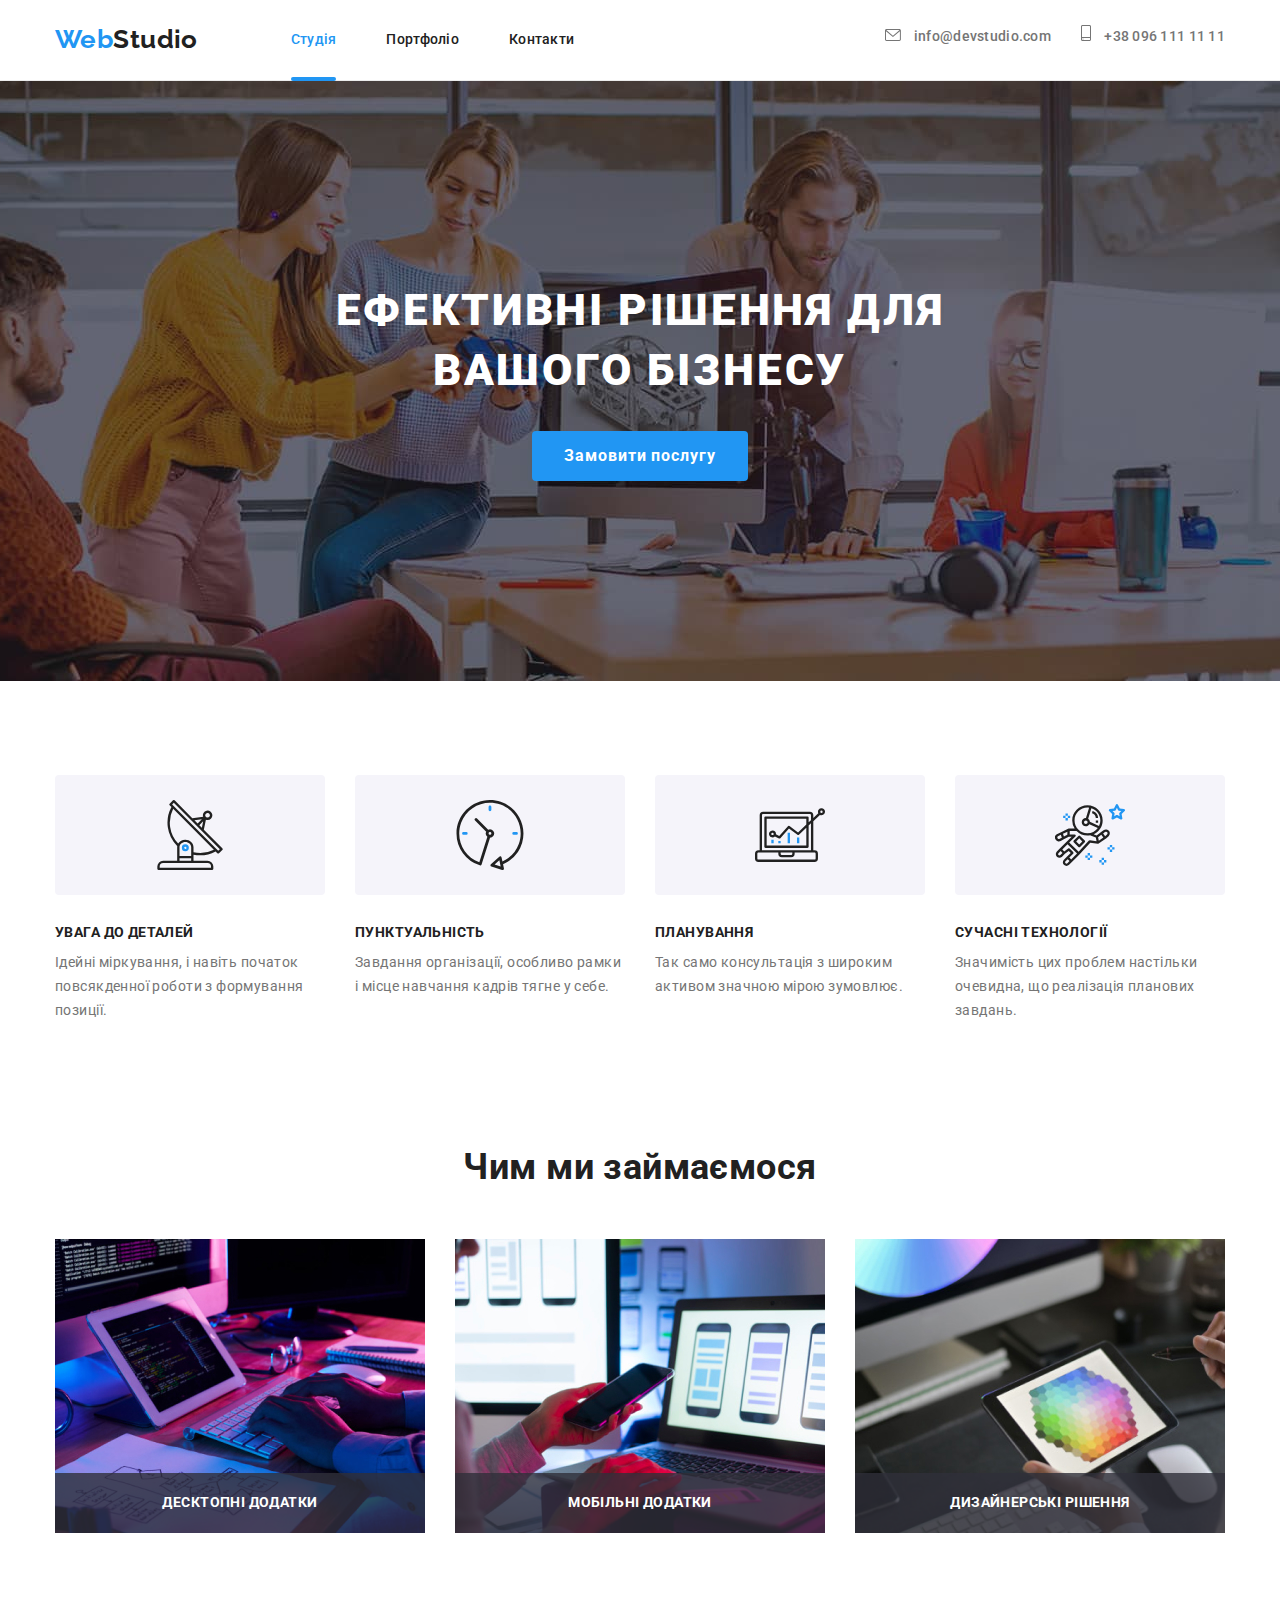
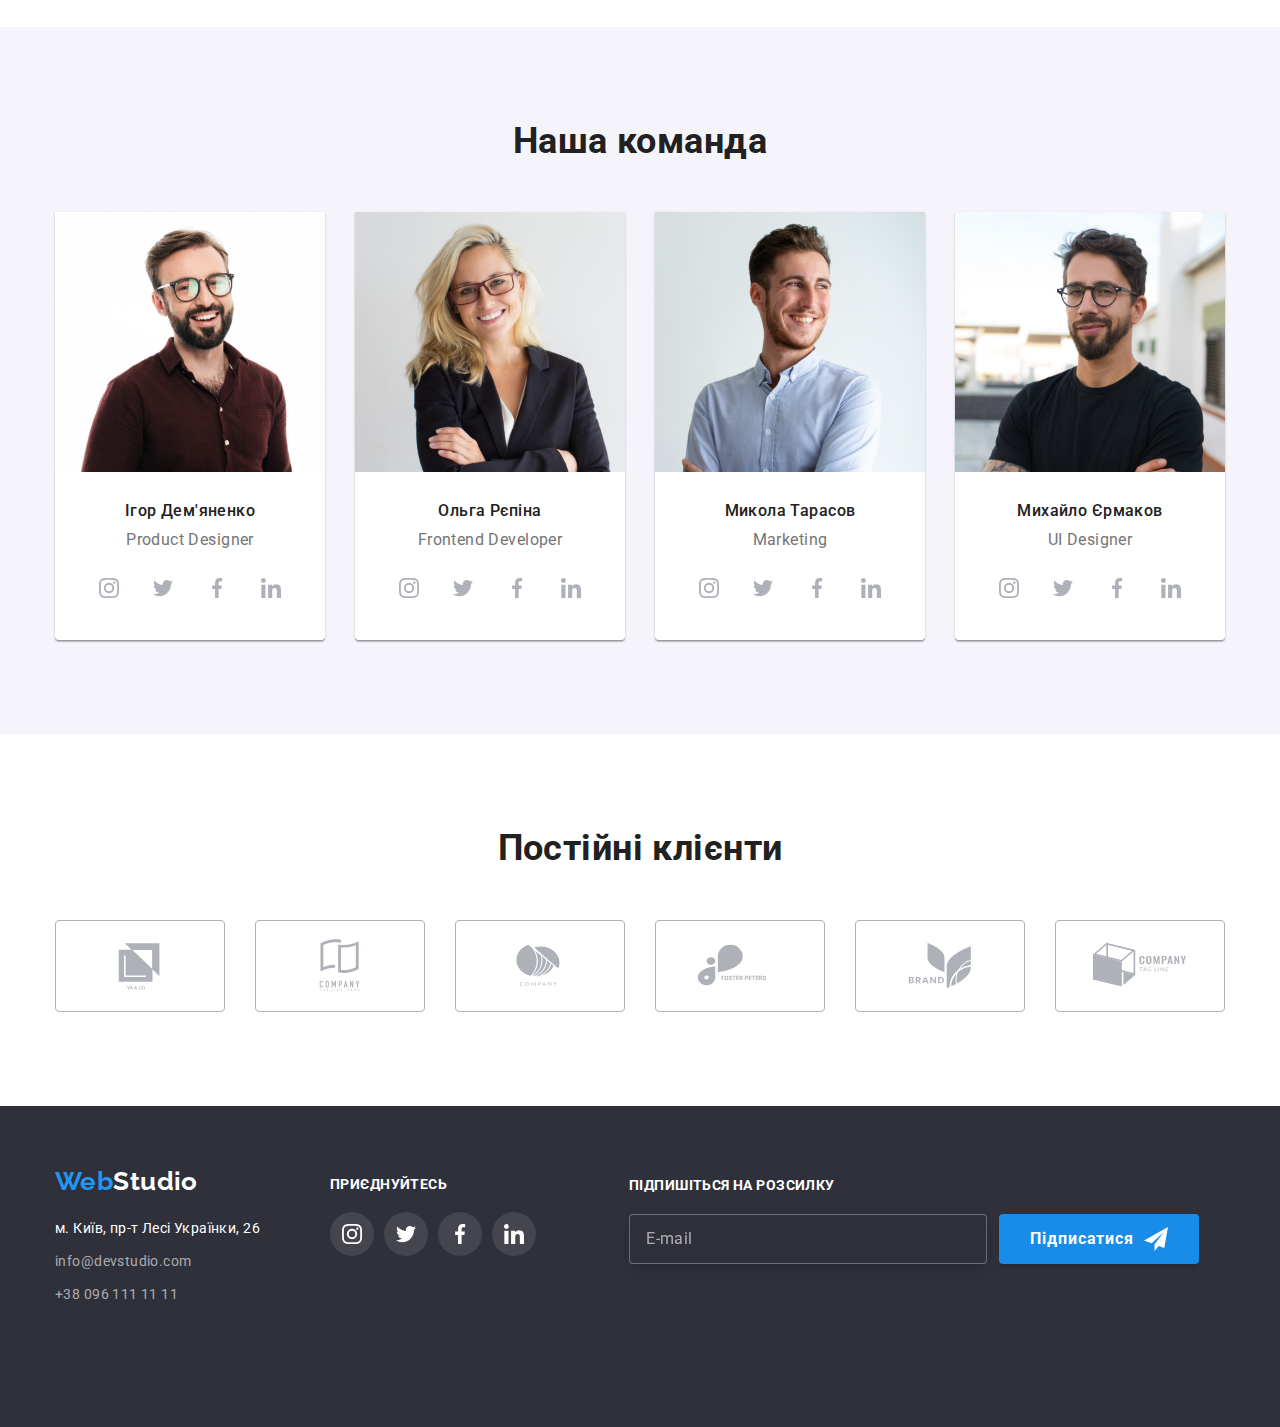
==== commit 2059322f: "changes in html file" ====
--- a/index.html
+++ b/index.html
@@ -211,7 +211,7 @@
             <li class="examples__item">
               <picture>
                 <source
-                  srcset="./images/img1.jpg 1x, ./images/img1-2x.jpg2x"
+                  srcset="./images/img1.jpg 1x, ./images/img1-2x.jpg 2x"
                   media="(min-width: 1200px)"
                 />
                 <img
@@ -226,7 +226,7 @@
             <li class="examples__item">
               <picture>
                 <source
-                  srcset="./images/img2.jpg 1x, ./images/img2-2x.jpg2x"
+                  srcset="./images/img2.jpg 1x, ./images/img2-2x.jpg 2x"
                   media="(min-width: 1200px)"
                 />
                 <img
--- a/css/main.min.css
+++ b/css/main.min.css
@@ -1 +1 @@
-:root{--primary-text-color: #212121;--secondary-text-color: #757575;--accent-blue-color: #2196f3;--white-color: #ffffff;--main-white-background: #f5f5f5;--secondary-black-background: #2f303a;--third-background-color: #f5f4fa}.backdrop{position:fixed;width:100%;height:100%;left:0px;top:0px;background:rgba(0,0,0,.2);transition:transform 250ms cubic-bezier(0.4, 0, 0.2, 1);opacity:1;overflow-y:scroll}.modal{position:absolute;padding:40px;left:50%;top:50%;width:450px;height:609px;background:var(--white-color);box-shadow:0px 1px 3px rgba(0,0,0,.12),0px 1px 1px rgba(0,0,0,.14),0px 2px 1px rgba(0,0,0,.2);border-radius:4px;transform:scale(1) translate(-50%, -50%);transition-property:box-shadow;transition-duration:250ms;transition-timing-function:cubic-bezier(0.4, 0, 0.2, 1)}@media screen and (min-width: 1200px){.modal{width:528px;height:581px}}.modal-close{position:absolute;position:absolute;display:flex;justify-content:center;align-items:center;width:30px;height:30px;background:var(--white-color);border:1px solid rgba(0,0,0,.1);border-radius:50%;right:8px;top:8px;cursor:pointer;transition-property:fill;transition-duration:250ms;transition-timing-function:cubic-bezier(0.4, 0, 0.2, 1)}.modal-close:hover,.modal-close:focus{fill:var(--accent-blue-color)}.modal-icon{min-width:18px;height:18px}.modal-title{margin-bottom:12px;font-weight:700;font-size:20px;line-height:1.15;text-align:center;color:var(--primary-text-color)}.modal-input{display:block;margin-bottom:10px;padding-left:42px;width:370px;height:40px;outline:rgba(0,0,0,0);border:1px solid rgba(33,33,33,.2);border-radius:4px;cursor:pointer;transition-property:border;transition-duration:250ms;transition-timing-function:cubic-bezier(0.4, 0, 0.2, 1)}.modal-input:hover{border-color:var(--accent-blue-color)}@media screen and (min-width: 1200px){.modal-input{width:448px}}.modal-input:hover+.modal-icons{fill:var(--accent-blue-color)}.input-text{display:inline-block;margin-bottom:4px;font-style:normal;font-weight:400;font-size:12px;line-height:1.16;letter-spacing:.01em;color:var(--secondary-text-color)}.input-wrap{position:relative}.input-message{padding:12px 16px;width:370px;height:120px;font-weight:400;font-size:12px;line-height:1.16;letter-spacing:.01em;color:rgba(117,117,117,.5);outline:rgba(0,0,0,0);cursor:pointer;border:1px solid rgba(33,33,33,.2);border-radius:4px;resize:none}.input-message:hover,.input-message:focus{border-color:var(--accent-blue-color)}@media screen and (min-width: 1200px){.input-message{width:448px}}.modal-icons{position:absolute;left:12px;top:50%;transform:translateY(-50%)}.is-hidden{opacity:0;visibility:hidden;pointer-events:none}.backdrop.is-hidden .modal{transform:translate(-50%, -50%) scale(0)}.privacy-text{margin-top:20px;margin-bottom:30px;font-size:12px;line-height:1.71;color:var(--secondary-text-color);display:flex;align-items:center;justify-content:center}@media screen and (min-width: 1200px){.privacy-text{font-size:14px}}.privacy-text span{width:16px;height:15px;border:2px solid var(--primary-text-color);border-radius:2px;margin-right:5px;display:flex;justify-items:center;align-items:center;fill:rgba(0,0,0,0)}.modal-check:checked+.privacy-text span{background-color:var(--accent-blue-color);border:none;fill:var(--white-color)}.check-link{color:var(--accent-blue-color);margin-left:3px}.modal-button{display:block;width:200px;height:50px;padding:10px 52px;margin:0 auto;border:none;border-radius:4px;font-weight:700;font-size:16px;line-height:1.88;letter-spacing:.06em;cursor:pointer;background-color:var(--accent-blue-color);color:var(--white-color);box-shadow:0px 4px 4px rgba(0,0,0,.15);transition-property:background-color;transition-duration:250ms;transition-timing-function:cubic-bezier(0.4, 0, 0.2, 1)}.modal-button:hover,.modal-button:focus{background-color:#188ce8}body{background-color:var(--white-color);color:var(--primary-text-color);font-family:"Roboto",sans-serif;font-size:14px;letter-spacing:.03em}h1,h2,h3,h4,h5,h6,p{margin:0}ul{margin:0;padding-left:0}img{display:block;max-width:100%;height:auto;width:100%}.visually-hidden{position:absolute;white-space:nowrap;width:1px;height:1px;overflow:hidden;border:0;padding:0;clip:rect(0 0 0 0);-webkit-clip-path:inset(50%);clip-path:inset(50%);margin:-1px}.container{padding-left:15px;padding-right:15px;margin:0 auto}@media screen and (min-width: 480px){.container{max-width:480px}}@media screen and (min-width: 768px){.container{max-width:768px}}@media screen and (min-width: 1200px){.container{max-width:1200px}}.section{padding-top:60px;padding-bottom:60px}@media screen and (min-width: 1200px){.section{padding-top:94px;padding-bottom:94px}}.text{color:var(--secondary-text-color)}.link{display:block;padding-top:32px;padding-bottom:32px}.list{list-style:none}.page__header{padding-top:32;border-bottom:1px solid #ececec}.logo{display:block;padding-top:16px;padding-bottom:16px;margin-right:auto;color:var(--accent-blue-color);font-family:"Raleway",sans-serif;font-weight:700;font-size:26px;line-height:1.19;text-decoration:none}.logo>span{color:var(--primary-text-color)}@media screen and (min-width: 1200px){.logo{padding-top:24px;padding-bottom:25px;margin-right:93px}}.main__nav{display:flex;align-items:center}.navigation__item:not(:last-child){margin-right:50px}@media screen and (max-width: 767px){.navigation__list{display:none}}@media screen and (min-width: 768px){.navigation__list{display:flex}}.navigation__link{color:var(--primary-text-color);font-weight:500;font-size:14px;line-height:1.14;letter-spacing:.02em;text-decoration:none;transition-property:color;transition-duration:250ms;transition-timing-function:cubic-bezier(0.4, 0, 0.2, 1)}.navigation__link:hover,.navigation__link:focus{color:var(--accent-blue-color)}.navigation__link.current{color:var(--accent-blue-color);position:relative}.navigation__link.current::after{content:"";display:inline-block;position:absolute;left:0;bottom:-1px;width:100%;height:4px;background-color:#2196f3;border-radius:2px}@media screen and (max-width: 767px){.contacts{display:none}}@media screen and (min-width: 768px){.contacts{display:block;margin-left:auto;align-items:center}}@media screen and (min-width: 1200px){.contacts{display:flex}}.contacts__link{color:var(--secondary-text-color);text-decoration:none;transition-property:color;transition-duration:250ms;transition-timing-function:cubic-bezier(0.4, 0, 0.2, 1)}.contacts__link:hover,.contacts__link:focus{color:#2196f3}@media screen and (min-width: 768px){.contacts__link{font-weight:500;font-size:12px;line-height:1.14;letter-spacing:.02em}}@media screen and (min-width: 1200px){.contacts__link{font-weight:500;font-size:14px;line-height:1.14;letter-spacing:.02em}}@media screen and (max-width: 767px){.contacts__link{display:none}}.contacts__item:not(:last-child){margin-right:30px}.contacts__icon{fill:currentColor;margin-right:10px}@media screen and (min-width: 1200px){.contacts-email{width:16px;height:12px}}@media screen and (min-width: 1200px){.contacts-phone{width:10px;height:16px}}@media screen and (min-width: 768px){.menu-open{display:none}}.menu-open,.menu-close{background-color:rgba(0,0,0,0);border:none}.menu-close{position:absolute;display:block;margin-left:auto;margin-bottom:30px;cursor:pointer;top:10px;right:15px}.menu-open__icon{fill:#000}.mob-menu{position:fixed;top:0;width:100vw;height:100vh;background-color:#fff;z-index:5}.mob-menu>.container{display:flex;flex-direction:column;justify-content:space-between;height:100vh;padding-top:40px;padding-bottom:48px}.mob-menu__link{margin-bottom:32px;padding:0;font-style:normal;font-weight:500;font-size:40px;line-height:1.18;letter-spacing:.02em;text-decoration:none;color:#212121}.mob-menu__link:hover{color:var(--accent-blue-color)}.mob-menu__top{display:flex;flex-direction:column;gap:32px;padding-top:40px;padding-left:48px}.mob-menu__buton{padding-top:40px;padding-left:48px}.contacts-tel__link{font-style:normal;text-decoration:none;font-weight:500;font-size:34px;line-height:1.18;letter-spacing:.02em;color:var(--accent-blue-color)}.contacts-mail__link{padding-top:0;padding-bottom:64px;font-style:normal;text-decoration:none;font-weight:500;font-size:24px;line-height:1.17;letter-spacing:.02em;color:var(--secondary-text-color)}.mob-soc__list{display:flex;gap:20px}.mob-soc__link{padding-right:10px;padding-top:0;padding-bottom:0;font-style:normal;text-decoration:none;font-weight:500;font-size:18px;line-height:1.22;letter-spacing:.02em;color:var(--accent-blue-color)}.mob-soc__item{border-right:1px solid rgba(33,33,33,.2)}.hero__container{max-width:100%;padding:0}.hero{background-color:var(--secondary-black-background);background-image:url(../images/hero-mob.jpg);background-repeat:no-repeat;background-size:cover;background-position:center;padding:118px 60px;text-align:center;margin:0 auto}@media(min-device-pixel-ratio: 2),(-webkit-min-device-pixel-ratio: 2),(min-resolution: 192dpi),(min-resolution: 2dppx){.hero{background-image:url(../images/hero-mob-2x.jpg)}}@media screen and (min-width: 768px){.hero{background-image:url(../images/hero-tab.jpg);padding:118px 204px}}@media screen and (min-width: 768px)and (min-device-pixel-ratio: 2),screen and (min-width: 768px)and (-webkit-min-device-pixel-ratio: 2),screen and (min-width: 768px)and (min-resolution: 192dpi),screen and (min-width: 768px)and (min-resolution: 2dppx){.hero{background-image:url(../images/hero-tab-2x.jpg)}}@media screen and (min-width: 1200px){.hero{background-image:url(../images/hero-img.jpg);max-width:1600px;text-align:center;margin:0 auto;padding-top:200px;padding-bottom:200px}}@media screen and (min-width: 1200px)and (min-device-pixel-ratio: 2),screen and (min-width: 1200px)and (-webkit-min-device-pixel-ratio: 2),screen and (min-width: 1200px)and (min-resolution: 192dpi),screen and (min-width: 1200px)and (min-resolution: 2dppx){.hero{background-image:url(../images/hero-img-2x.jpg)}}.hero__title{margin:0 auto 30px;font-weight:900;font-size:26px;line-height:1.62;letter-spacing:.06em;text-transform:uppercase;color:var(--white-color)}@media screen and (min-width: 1200px){.hero__title{width:696px;height:120px;font-size:44px;line-height:1.36}}.hero__button{font-family:inherit;display:block;padding:10px 32px;margin:0 auto;border:none;border-radius:4px;font-weight:700;font-size:16px;line-height:1.88;letter-spacing:.06em;cursor:pointer;background-color:var(--accent-blue-color);color:var(--white-color)}.principles__title{margin-bottom:10px;text-align:center;font-size:14px;line-height:1.14;text-transform:uppercase}@media screen and (min-width: 768px){.principles__list{display:flex;flex-wrap:wrap;gap:30px}}.principles__wrap{margin-bottom:30px;height:120px;display:flex;justify-content:center;align-items:center;background-color:#f5f4fa;border-radius:4px}.principles__item{width:100%}@media screen and (min-width: 768px){.principles__item{width:calc((100% - 30px)/2)}}@media screen and (min-width: 1200px){.principles__item{width:calc((100% - 90px)/4)}}.principles__text{font-size:14px;line-height:1.71}.principles__text:not(:last-child){margin-bottom:30px}@media screen and (min-width: 320px){.examples{display:none}}@media screen and (min-width: 1200px){.examples{display:block;padding-top:0}}.examples__title{margin-bottom:50px;font-size:36px;line-height:1.16;text-align:center}.examples__list{display:flex;gap:30px}.examples__item{position:relative}.examples__text{position:absolute;bottom:0;padding:22px 0;width:100%;font-weight:700;line-height:1.14;text-align:center;text-transform:uppercase;color:#fff;background:rgba(47,48,58,.8)}.team{background-color:var(--third-background-color)}.team__title{margin-bottom:30px;font-size:28px;line-height:1.18;text-align:center}@media screen and (min-width: 1200px){.team__title{margin-bottom:50px;font-size:36px;line-height:1.16}}@media screen and (min-width: 768px){.team__list{display:flex;flex-wrap:wrap;gap:30px}}@media screen and (min-width: 768px){.team__list{display:flex;gap:30px}.team__list:not(:last-child){margin-right:30px}}.team__item{background-color:var(--white-color);box-shadow:0px 1px 3px rgba(0,0,0,.12),0px 1px 1px rgba(0,0,0,.14),0px 2px 1px rgba(0,0,0,.2);border-radius:0px 0px 4px 4px;width:100%}@media screen and (min-width: 768px){.team__item{width:calc((100% - 30px)/2)}}@media screen and (min-width: 1200px){.team__item{width:calc((100% - 90px)/4)}}.team__person{margin-bottom:10px;font-weight:500;font-size:16px;line-height:1.18;text-align:center}.team__names{padding:30px 0}.team__text{font-size:16px;line-height:1.18;text-align:center;margin-bottom:16px}.media__list{display:flex;justify-content:center;gap:10px}.media__item{border-radius:50%;background-color:#fff;display:block;justify-items:center}.media__item:hover{background-color:#2196f3}.media__link{width:44px;height:44px;padding:0;display:flex;justify-content:center;align-items:center;transition-property:background-color,color;transition-duration:250ms;transition-timing-function:cubic-bezier(0.4, 0, 0.2, 1)}.media__item .media__link:focus{background-color:#2196f3;border-radius:50%}.media__icon{fill:#afb1b8}.media__link:hover .media__icon{fill:#fff}.media__link:focus .media__icon{fill:#fff}.clients__title{margin-bottom:30px;font-size:28px;line-height:1.18;text-align:center}@media screen and (min-width: 1200px){.clients__title{margin-bottom:50px;font-size:36px;line-height:1.16}}.clients__list{display:flex;flex-wrap:wrap;gap:30px}@media screen and (min-width: 1200px){.clients__list{justify-content:space-between}}.client__item{width:170px;height:92px;display:flex;justify-content:center;align-items:center;width:calc((100% - 30px)/2)}@media screen and (min-width: 768px){.client__item{width:calc((100% - 60px)/3)}}@media screen and (min-width: 1200px){.client__item{width:calc((100% - 150px)/6)}}.clients__link{border:1px solid #afb1b8;border-radius:4px;display:flex;width:100%;height:100%;justify-content:center;align-items:center;transition-property:border,color;transition-duration:250ms;transition-timing-function:cubic-bezier(0.4, 0, 0.2, 1)}.clients__icon{fill:#afb1b8}.clients__link:hover,.clients__link:focus{border-color:#2196f3;outline:rgba(0,0,0,0)}.clients__link:hover .clients__icon,.clients__link:focus .clients__icon{fill:#2196f3}.footer{background-color:var(--secondary-black-background);padding:60px 0}.footer__wrap{display:block}@media screen and (min-width: 320px){.footer__wrap{padding:0 15px}}@media screen and (min-width: 768px){.footer__wrap{padding:0}}@media screen and (min-width: 1200px){.footer__wrap{display:flex;align-items:baseline;width:1200px;padding-left:15px;padding-right:15px;margin:0 auto}}@media screen and (min-width: 768px){.footer-tab__wrap{display:flex;justify-content:space-around;margin-bottom:60px}}@media screen and (min-width: 320px){.address__wrap{text-align:center}}@media screen and (min-width: 1200px){.address__wrap{margin-right:70px}}.footer__logo{color:var(--accent-blue-color);font-family:"Raleway",sans-serif;text-align:center;font-weight:700;font-size:24px;line-height:1.17;text-decoration:none}@media screen and (min-width: 1200px){.footer__logo{font-weight:700;font-size:26px;line-height:1.19}}.footer__logo>span{color:#fff}.address__list{margin-top:20px}.footer__address{color:#fff;font-style:normal;font-size:14px;line-height:1.71;text-decoration:none}.address__link{color:rgba(255,255,255,.6);font-style:normal;font-size:14px;line-height:1.71;text-decoration:none;transition-property:color;transition-duration:250ms;transition-timing-function:cubic-bezier(0.4, 0, 0.2, 1)}.address__link:hover,.address__link:focus{color:#2196f3}.address__item:not(:last-child){margin-bottom:9px}@media screen and (min-width: 320px){.social__wrap{margin:60px auto}}@media screen and (min-width: 768px){.social__wrap{margin:10px 0 0}}.social__list{display:flex;justify-content:center;gap:10px}.social__text{margin-bottom:20px;color:#fff;font-weight:700;text-transform:uppercase}@media screen and (min-width: 320px){.social__text{text-align:center}}@media screen and (min-width: 1200px){.social__text{text-align:left}}.social__item{width:44px;height:44px;border-radius:50%;background-color:rgba(255,255,255,.1);display:flex;align-items:center}.social__icon{fill:#fff}.social__link{display:flex;align-items:center;justify-content:center;padding:0;width:100%;height:100%;border-radius:50%;transition-property:background-color;transition-duration:250ms;transition-timing-function:cubic-bezier(0.4, 0, 0.2, 1)}.social__link:hover,.social__link:focus{background-color:#2196f3;fill:#fff}@media screen and (min-width: 1200px){.subscribe__wrap{margin-left:93px}}.subscribe__text{text-align:center;margin-bottom:20px;font-weight:700;line-height:1.14;text-transform:uppercase;color:var(--white-color)}@media screen and (min-width: 1200px){.subscribe__text{text-align:start}}.subscribe__form{display:flex;flex-direction:column;align-items:center}@media screen and (min-width: 1200px){.subscribe__form{display:flex;flex-direction:row;align-items:flex-start;gap:12px}}.subscribe__input{margin-bottom:20px;padding-left:16px;max-width:450px;height:50px;width:100%;font-size:16px;line-height:1.25;background-color:var(--secondary-black-background);color:var(--white-color);border:1px solid rgba(255,255,255,.3);filter:drop-shadow(0px 4px 4px rgba(0, 0, 0, 0.15));border-radius:4px}.subscribe__input::-moz-placeholder{font-weight:400;font-size:16px;line-height:1.25;letter-spacing:.03em;font-style:normal;color:rgba(255,255,255,.6)}.subscribe__input:-ms-input-placeholder{font-weight:400;font-size:16px;line-height:1.25;letter-spacing:.03em;font-style:normal;color:rgba(255,255,255,.6)}.subscribe__input::placeholder{font-weight:400;font-size:16px;line-height:1.25;letter-spacing:.03em;font-style:normal;color:rgba(255,255,255,.6)}@media screen and (min-width: 1200px){.subscribe__input{width:358px;padding-left:16px}}.subscribe__button{min-width:200px;height:50px;border:none;border-radius:4px;font-weight:700;font-size:16px;line-height:1.88;letter-spacing:.06em;cursor:pointer;background-color:#188ce8;color:var(--white-color);box-shadow:0px 4px 4px rgba(0,0,0,.15)}@media screen and (min-width: 320px){.subscribe__button{display:flex;align-items:center;justify-content:center}}@media screen and (min-width: 1200px){.subscribe__button{display:flex;align-items:center;justify-content:center;margin-left:0;font-weight:700;font-size:16px;line-height:1.88;letter-spacing:.06em}}.subscribe__icon{margin-left:10px;fill:var(--white-color)}.portfolio{padding-top:94px;padding-bottom:94px}.filter__list{display:flex;justify-content:center;margin-bottom:50px}.filter__button{font-family:inherit;padding:6px 22px;font-weight:500;font-size:16px;line-height:1.62;text-align:center;cursor:pointer;background-color:var(--third-background-color);color:var(--primary-text-color);border-radius:4px;border:rgba(0,0,0,0);transition-property:background-color,color,box-shadow;transition-duration:250ms;transition-timing-function:cubic-bezier(0.4, 0, 0.2, 1)}.filter__button:hover,.filter__button:focus{background-color:var(--accent-blue-color);color:var(--white-color);filter:drop-shadow(0px 4px 4px rgba(0, 0, 0, 0.25))}.filter__item:not(:last-child){margin-right:8px}.portfolio__main{background-color:var(--white-color)}.portfolio__title{margin-bottom:4px;color:var(--primary-text-color);font-family:"Roboto",sans-serif;font-size:18px;line-height:2;letter-spacing:.06em}.portfolio__list{display:flex;flex-wrap:wrap;gap:30px}.portfolio__text{font-size:16px;line-height:1.88}.portfolio__wrap{padding:20px 24px;border:1px solid #eee;border-top:none;position:inherit;z-index:3;background-color:#fff}.portfolio__link{display:block;text-decoration:none;position:relative;overflow:hidden;transition-property:box-shadow;transition-duration:250ms;transition-timing-function:cubic-bezier(0.4, 0, 0.2, 1)}.portfolio__link:hover,.portfolio__link:focus{box-shadow:0px 1px 1px rgba(0,0,0,.12),0px 4px 4px rgba(0,0,0,.06),1px 4px 6px rgba(0,0,0,.16)}.portfolio__descr{position:absolute;top:0;padding:63px 24px;font-style:normal;font-weight:400;font-size:18px;line-height:1.56;color:#fff;background-color:rgba(33,150,243,.9);transform:translateY(100%);transition-property:background-color;transition-duration:250ms;transition-timing-function:cubic-bezier(0.4, 0, 0.2, 1)}.portfolio__items:hover .portfolio__descr{transform:translateY(0%);transition:250ms cubic-bezier(0.4, 0, 0.2, 1)}/*# sourceMappingURL=main.min.css.map */+:root{--primary-text-color: #212121;--secondary-text-color: #757575;--accent-blue-color: #2196f3;--white-color: #ffffff;--main-white-background: #f5f5f5;--secondary-black-background: #2f303a;--third-background-color: #f5f4fa}.backdrop{position:fixed;width:100%;height:100%;left:0px;top:0px;background:rgba(0,0,0,.2);transition:transform 250ms cubic-bezier(0.4, 0, 0.2, 1);opacity:1;overflow-y:scroll}.modal{position:absolute;padding:40px;left:50%;top:50%;height:609px;background:var(--white-color);box-shadow:0px 1px 3px rgba(0,0,0,.12),0px 1px 1px rgba(0,0,0,.14),0px 2px 1px rgba(0,0,0,.2);border-radius:4px;transform:scale(1) translate(-50%, -50%);transition-property:box-shadow;transition-duration:250ms;transition-timing-function:cubic-bezier(0.4, 0, 0.2, 1)}@media screen and (max-width: 479px){.modal{width:100%}}@media screen and (min-width: 768px){.modal{width:450px}}@media screen and (min-width: 1200px){.modal{width:528px;height:581px}}.modal-close{position:absolute;position:absolute;display:flex;justify-content:center;align-items:center;width:30px;height:30px;background:var(--white-color);border:1px solid rgba(0,0,0,.1);border-radius:50%;right:8px;top:8px;cursor:pointer;transition-property:fill;transition-duration:250ms;transition-timing-function:cubic-bezier(0.4, 0, 0.2, 1)}.modal-close:hover,.modal-close:focus{fill:var(--accent-blue-color)}.modal-icon{min-width:18px;height:18px}.modal-title{margin-bottom:12px;font-weight:700;font-size:20px;line-height:1.15;text-align:center;color:var(--primary-text-color)}.modal-input{display:block;margin-bottom:10px;padding-left:42px;width:100%;height:40px;outline:rgba(0,0,0,0);border:1px solid rgba(33,33,33,.2);border-radius:4px;cursor:pointer;transition-property:border;transition-duration:250ms;transition-timing-function:cubic-bezier(0.4, 0, 0.2, 1)}.modal-input:hover{border-color:var(--accent-blue-color)}@media screen and (min-width: 1200px){.modal-input{width:448px}}.modal-input:hover+.modal-icons{fill:var(--accent-blue-color)}.input-text{display:inline-block;margin-bottom:4px;font-style:normal;font-weight:400;font-size:12px;line-height:1.16;letter-spacing:.01em;color:var(--secondary-text-color)}.input-wrap{position:relative}.input-message{padding:12px 16px;width:100%;height:120px;font-weight:400;font-size:12px;line-height:1.16;letter-spacing:.01em;color:rgba(117,117,117,.5);outline:rgba(0,0,0,0);cursor:pointer;border:1px solid rgba(33,33,33,.2);border-radius:4px;resize:none}.input-message:hover,.input-message:focus{border-color:var(--accent-blue-color)}@media screen and (min-width: 1200px){.input-message{width:448px}}.modal-icons{position:absolute;left:12px;top:50%;transform:translateY(-50%)}.is-hidden{opacity:0;visibility:hidden;pointer-events:none}.backdrop.is-hidden .modal{transform:translate(-50%, -50%) scale(0)}.privacy-text{margin-top:20px;margin-bottom:30px;font-size:12px;line-height:1.71;color:var(--secondary-text-color);display:flex;align-items:center;justify-content:center}@media screen and (min-width: 1200px){.privacy-text{font-size:14px}}.privacy-text span{width:16px;height:15px;border:2px solid var(--primary-text-color);border-radius:2px;margin-right:5px;display:flex;justify-items:center;align-items:center;fill:rgba(0,0,0,0)}.modal-check:checked+.privacy-text span{background-color:var(--accent-blue-color);border:none;fill:var(--white-color)}.check-link{color:var(--accent-blue-color);margin-left:3px}.modal-button{display:block;width:200px;height:50px;padding:10px 52px;margin:0 auto;border:none;border-radius:4px;font-weight:700;font-size:16px;line-height:1.88;letter-spacing:.06em;cursor:pointer;background-color:var(--accent-blue-color);color:var(--white-color);box-shadow:0px 4px 4px rgba(0,0,0,.15);transition-property:background-color;transition-duration:250ms;transition-timing-function:cubic-bezier(0.4, 0, 0.2, 1)}.modal-button:hover,.modal-button:focus{background-color:#188ce8}body{background-color:var(--white-color);color:var(--primary-text-color);font-family:"Roboto",sans-serif;font-size:14px;letter-spacing:.03em}h1,h2,h3,h4,h5,h6,p{margin:0}ul{margin:0;padding-left:0}img{display:block;max-width:100%;height:auto;width:100%}.visually-hidden{position:absolute;white-space:nowrap;width:1px;height:1px;overflow:hidden;border:0;padding:0;clip:rect(0 0 0 0);-webkit-clip-path:inset(50%);clip-path:inset(50%);margin:-1px}.container{padding-left:15px;padding-right:15px;margin:0 auto}@media screen and (min-width: 480px){.container{max-width:480px}}@media screen and (min-width: 768px){.container{max-width:768px}}@media screen and (min-width: 1200px){.container{max-width:1200px}}.section{padding-top:60px;padding-bottom:60px}@media screen and (min-width: 1200px){.section{padding-top:94px;padding-bottom:94px}}.text{color:var(--secondary-text-color)}.link{display:block;padding-top:32px;padding-bottom:32px}.list{list-style:none}.page__header{padding-top:32;border-bottom:1px solid #ececec}.logo{display:block;padding-top:16px;padding-bottom:16px;margin-right:auto;color:var(--accent-blue-color);font-family:"Raleway",sans-serif;font-weight:700;font-size:26px;line-height:1.19;text-decoration:none}.logo>span{color:var(--primary-text-color)}@media screen and (min-width: 1200px){.logo{padding-top:24px;padding-bottom:25px;margin-right:93px}}.main__nav{display:flex;align-items:center}.navigation__item:not(:last-child){margin-right:50px}@media screen and (max-width: 767px){.navigation__list{display:none}}@media screen and (min-width: 768px){.navigation__list{display:flex}}.navigation__link{color:var(--primary-text-color);font-weight:500;font-size:14px;line-height:1.14;letter-spacing:.02em;text-decoration:none;transition-property:color;transition-duration:250ms;transition-timing-function:cubic-bezier(0.4, 0, 0.2, 1)}.navigation__link:hover,.navigation__link:focus{color:var(--accent-blue-color)}.navigation__link.current{color:var(--accent-blue-color);position:relative}.navigation__link.current::after{content:"";display:inline-block;position:absolute;left:0;bottom:-1px;width:100%;height:4px;background-color:#2196f3;border-radius:2px}@media screen and (max-width: 767px){.contacts{display:none}}@media screen and (min-width: 768px){.contacts{display:block;margin-left:auto;align-items:center}}@media screen and (min-width: 1200px){.contacts{display:flex;align-items:baseline}}.contacts__link{color:var(--secondary-text-color);text-decoration:none;transition-property:color;transition-duration:250ms;transition-timing-function:cubic-bezier(0.4, 0, 0.2, 1)}.contacts__link:hover,.contacts__link:focus{color:#2196f3}@media screen and (min-width: 768px){.contacts__link{font-weight:500;font-size:12px;line-height:1.14;letter-spacing:.02em}}@media screen and (min-width: 1200px){.contacts__link{font-weight:500;font-size:14px;line-height:1.14;letter-spacing:.02em}}@media screen and (max-width: 767px){.contacts__link{display:none}}.contacts__item:not(:last-child){margin-right:30px;margin-bottom:10px}.contacts__icon{fill:currentColor;margin-right:10px}@media screen and (min-width: 1200px){.contacts-email{width:16px;height:12px}}@media screen and (min-width: 1200px){.contacts-phone{width:10px;height:16px}}@media screen and (min-width: 768px){.menu-open{display:none}}.menu-open,.menu-close{background-color:rgba(0,0,0,0);border:none}.menu-close{position:absolute;display:block;margin-left:auto;margin-bottom:30px;cursor:pointer;top:10px;right:15px}.menu-open__icon{fill:#000}.mob-menu{position:fixed;top:0;width:100vw;height:100vh;background-color:#fff;z-index:5}.mob-menu>.container{display:flex;flex-direction:column;justify-content:space-between;height:100vh;padding-top:40px;padding-bottom:48px}.mob-menu__link{margin-bottom:32px;padding:0;font-style:normal;font-weight:500;font-size:40px;line-height:1.18;letter-spacing:.02em;text-decoration:none;color:#212121}.mob-menu__link.current{color:var(--accent-blue-color)}.mob-menu__top{display:flex;flex-direction:column;gap:32px;padding-top:40px;padding-left:48px}.mob-menu__buton{padding-top:40px;padding-left:48px}.contacts-tel__link{font-style:normal;text-decoration:none;font-weight:500;font-size:26px;line-height:1.18;letter-spacing:.02em;color:var(--accent-blue-color)}.contacts-mail__link{padding-top:0;padding-bottom:64px;font-style:normal;text-decoration:none;font-weight:500;font-size:24px;line-height:1.17;letter-spacing:.02em;color:var(--secondary-text-color)}.mob-soc__list{display:flex;flex-wrap:wrap;gap:20px}.mob-soc__link{padding-right:10px;padding-top:0;padding-bottom:0;font-style:normal;text-decoration:none;font-weight:500;font-size:18px;line-height:1.22;letter-spacing:.02em;color:var(--accent-blue-color)}.mob-soc__item{border-right:1px solid rgba(33,33,33,.2)}.hero__container{max-width:100%;padding:0}.hero{background-color:var(--secondary-black-background);background-image:url(../images/hero-mob.jpg);background-repeat:no-repeat;background-size:cover;background-position:center;padding:118px 0;text-align:center;margin:0 auto}@media(min-device-pixel-ratio: 2),(-webkit-min-device-pixel-ratio: 2),(min-resolution: 192dpi),(min-resolution: 2dppx){.hero{background-image:url(../images/hero-mob-2x.jpg)}}@media screen and (min-width: 768px){.hero{background-image:url(../images/hero-tab.jpg)}}@media screen and (min-width: 768px)and (min-device-pixel-ratio: 2),screen and (min-width: 768px)and (-webkit-min-device-pixel-ratio: 2),screen and (min-width: 768px)and (min-resolution: 192dpi),screen and (min-width: 768px)and (min-resolution: 2dppx){.hero{background-image:url(../images/hero-tab-2x.jpg)}}@media screen and (min-width: 1200px){.hero{background-image:url(../images/hero-img.jpg);max-width:1600px;text-align:center;margin:0 auto;padding-top:200px;padding-bottom:200px}}@media screen and (min-width: 1200px)and (min-device-pixel-ratio: 2),screen and (min-width: 1200px)and (-webkit-min-device-pixel-ratio: 2),screen and (min-width: 1200px)and (min-resolution: 192dpi),screen and (min-width: 1200px)and (min-resolution: 2dppx){.hero{background-image:url(../images/hero-img-2x.jpg)}}.hero__title{max-width:360px;height:84px;margin:0 auto 30px;font-weight:900;font-size:26px;line-height:1.62;letter-spacing:.06em;text-transform:uppercase;color:var(--white-color)}@media screen and (min-width: 1200px){.hero__title{max-width:696px;height:120px;font-size:44px;line-height:1.36}}.hero__button{font-family:inherit;display:block;padding:10px 32px;margin:0 auto;border:none;border-radius:4px;font-weight:700;font-size:16px;line-height:1.88;letter-spacing:.06em;cursor:pointer;background-color:var(--accent-blue-color);color:var(--white-color)}.principles__title{margin-bottom:10px;text-align:center;font-size:14px;line-height:1.14;text-transform:uppercase}@media screen and (min-width: 768px){.principles__title{text-align:start}}@media screen and (min-width: 768px){.principles__list{display:flex;flex-wrap:wrap;gap:30px}}.principles__wrap{margin-bottom:30px;height:120px;display:flex;justify-content:center;align-items:center;background-color:#f5f4fa;border-radius:4px}.principles__item{width:100%}@media screen and (min-width: 768px){.principles__item{width:calc((100% - 30px)/2)}}@media screen and (min-width: 1200px){.principles__item{width:calc((100% - 90px)/4)}}.principles__text{font-size:14px;line-height:1.71}.principles__text:not(:last-child){margin-bottom:30px}.principles__item:not(:last-child){margin-bottom:30px}@media screen and (min-width: 320px){.examples{display:none}}@media screen and (min-width: 1200px){.examples{display:block;padding-top:0}}.examples__title{margin-bottom:50px;font-size:36px;line-height:1.16;text-align:center}.examples__list{display:flex;gap:30px}.examples__item{position:relative}.examples__text{position:absolute;bottom:0;padding:22px 0;width:100%;font-weight:700;line-height:1.14;text-align:center;text-transform:uppercase;color:#fff;background:rgba(47,48,58,.8)}.team{background-color:var(--third-background-color)}.team__title{margin-bottom:30px;font-size:28px;line-height:1.18;text-align:center}@media screen and (min-width: 1200px){.team__title{margin-bottom:50px;font-size:36px;line-height:1.16}}@media screen and (min-width: 768px){.team__list{display:flex;flex-wrap:wrap;gap:30px}}@media screen and (min-width: 768px){.team__list{display:flex;gap:30px}.team__list:not(:last-child){margin-right:30px}}.team__item{background-color:var(--white-color);box-shadow:0px 1px 3px rgba(0,0,0,.12),0px 1px 1px rgba(0,0,0,.14),0px 2px 1px rgba(0,0,0,.2);border-radius:0px 0px 4px 4px;width:100%}@media screen and (min-width: 768px){.team__item{width:calc((100% - 30px)/2)}}@media screen and (min-width: 1200px){.team__item{width:calc((100% - 90px)/4)}}@media screen and (min-width: 320px){.team__item:not(:last-child){margin-bottom:30px}}@media screen and (min-width: 768px){.team__item:not(:last-child){margin-bottom:0}}.team__person{margin-bottom:10px;font-weight:500;font-size:16px;line-height:1.18;text-align:center}.team__names{padding:30px 0}.team__text{font-size:16px;line-height:1.18;text-align:center;margin-bottom:16px}.media__list{display:flex;justify-content:center;gap:10px}.media__item{border-radius:50%;background-color:#fff;display:block;justify-items:center}.media__item:hover{background-color:#2196f3}.media__link{width:44px;height:44px;padding:0;display:flex;justify-content:center;align-items:center;transition-property:background-color,color;transition-duration:250ms;transition-timing-function:cubic-bezier(0.4, 0, 0.2, 1)}.media__item .media__link:focus{background-color:#2196f3;border-radius:50%}.media__icon{fill:#afb1b8}.media__link:hover .media__icon{fill:#fff}.media__link:focus .media__icon{fill:#fff}.clients__title{margin-bottom:30px;font-size:28px;line-height:1.18;text-align:center}@media screen and (min-width: 1200px){.clients__title{margin-bottom:50px;font-size:36px;line-height:1.16}}.clients__list{display:flex;flex-wrap:wrap;gap:30px}@media screen and (min-width: 1200px){.clients__list{justify-content:space-between}}.client__item{width:170px;height:92px;display:flex;justify-content:center;align-items:center;width:calc((100% - 30px)/2)}@media screen and (min-width: 768px){.client__item{width:calc((100% - 60px)/3)}}@media screen and (min-width: 1200px){.client__item{width:calc((100% - 150px)/6)}}.clients__link{border:1px solid #afb1b8;border-radius:4px;display:flex;width:100%;height:100%;justify-content:center;align-items:center;transition-property:border,color;transition-duration:250ms;transition-timing-function:cubic-bezier(0.4, 0, 0.2, 1)}.clients__icon{fill:#afb1b8}.clients__link:hover,.clients__link:focus{border-color:#2196f3;outline:rgba(0,0,0,0)}.clients__link:hover .clients__icon,.clients__link:focus .clients__icon{fill:#2196f3}.footer{background-color:var(--secondary-black-background);padding:60px 0}.footer__wrap{display:block}@media screen and (min-width: 320px){.footer__wrap{padding:0 15px}}@media screen and (min-width: 768px){.footer__wrap{padding:0}}@media screen and (min-width: 1200px){.footer__wrap{display:flex;align-items:baseline;width:1200px;padding-left:15px;padding-right:15px;margin:0 auto}}@media screen and (min-width: 768px){.footer-tab__wrap{display:flex;justify-content:space-around;margin-bottom:60px}}@media screen and (min-width: 320px){.address__wrap{text-align:center}}@media screen and (min-width: 1200px){.address__wrap{margin-right:70px;text-align:start}}.footer__logo{color:var(--accent-blue-color);font-family:"Raleway",sans-serif;font-weight:700;font-size:24px;line-height:1.17;text-decoration:none}@media screen and (min-width: 1200px){.footer__logo{font-weight:700;font-size:26px;line-height:1.19}}.footer__logo>span{color:#fff}.address__list{margin-top:20px}.footer__address{color:#fff;font-style:normal;font-size:14px;line-height:1.71;text-decoration:none}.address__link{color:rgba(255,255,255,.6);font-style:normal;font-size:14px;line-height:1.71;text-decoration:none;transition-property:color;transition-duration:250ms;transition-timing-function:cubic-bezier(0.4, 0, 0.2, 1)}.address__link:hover,.address__link:focus{color:#2196f3}.address__item:not(:last-child){margin-bottom:9px}@media screen and (min-width: 320px){.social__wrap{margin:60px auto}}@media screen and (min-width: 768px){.social__wrap{margin:10px 0 0}}.social__list{display:flex;justify-content:center;gap:10px}.social__text{margin-bottom:20px;color:#fff;font-weight:700;text-transform:uppercase}@media screen and (min-width: 320px){.social__text{text-align:center}}@media screen and (min-width: 1200px){.social__text{text-align:left}}.social__item{width:44px;height:44px;border-radius:50%;background-color:rgba(255,255,255,.1);display:flex;align-items:center}.social__icon{fill:#fff}.social__link{display:flex;align-items:center;justify-content:center;padding:0;width:100%;height:100%;border-radius:50%;transition-property:background-color;transition-duration:250ms;transition-timing-function:cubic-bezier(0.4, 0, 0.2, 1)}.social__link:hover,.social__link:focus{background-color:#2196f3;fill:#fff}@media screen and (min-width: 1200px){.subscribe__wrap{margin-left:93px}}.subscribe__text{text-align:center;margin-bottom:20px;font-weight:700;line-height:1.14;text-transform:uppercase;color:var(--white-color)}@media screen and (min-width: 1200px){.subscribe__text{text-align:start}}.subscribe__form{display:flex;flex-direction:column;align-items:center}@media screen and (min-width: 1200px){.subscribe__form{display:flex;flex-direction:row;align-items:flex-start;gap:12px}}.subscribe__input{margin-bottom:20px;padding-left:16px;max-width:450px;height:50px;width:100%;font-size:16px;line-height:1.25;background-color:var(--secondary-black-background);color:var(--white-color);border:1px solid rgba(255,255,255,.3);filter:drop-shadow(0px 4px 4px rgba(0, 0, 0, 0.15));border-radius:4px}.subscribe__input::-moz-placeholder{font-weight:400;font-size:16px;line-height:1.25;letter-spacing:.03em;font-style:normal;color:rgba(255,255,255,.6)}.subscribe__input:-ms-input-placeholder{font-weight:400;font-size:16px;line-height:1.25;letter-spacing:.03em;font-style:normal;color:rgba(255,255,255,.6)}.subscribe__input::placeholder{font-weight:400;font-size:16px;line-height:1.25;letter-spacing:.03em;font-style:normal;color:rgba(255,255,255,.6)}@media screen and (min-width: 1200px){.subscribe__input{width:358px;padding-left:16px}}.subscribe__button{min-width:200px;height:50px;border:none;border-radius:4px;font-weight:700;font-size:16px;line-height:1.88;letter-spacing:.06em;cursor:pointer;background-color:#188ce8;color:var(--white-color);box-shadow:0px 4px 4px rgba(0,0,0,.15)}@media screen and (min-width: 320px){.subscribe__button{display:flex;align-items:center;justify-content:center}}@media screen and (min-width: 1200px){.subscribe__button{display:flex;align-items:center;justify-content:center;margin-left:0;font-weight:700;font-size:16px;line-height:1.88;letter-spacing:.06em}}.subscribe__icon{margin-left:10px;fill:var(--white-color)}.portfolio{padding-top:94px;padding-bottom:94px}.filter__list{display:flex;justify-content:center;margin-bottom:50px}.filter__button{font-family:inherit;padding:6px 22px;font-weight:500;font-size:16px;line-height:1.62;text-align:center;cursor:pointer;background-color:var(--third-background-color);color:var(--primary-text-color);border-radius:4px;border:rgba(0,0,0,0);transition-property:background-color,color,box-shadow;transition-duration:250ms;transition-timing-function:cubic-bezier(0.4, 0, 0.2, 1)}.filter__button:hover,.filter__button:focus{background-color:var(--accent-blue-color);color:var(--white-color);filter:drop-shadow(0px 4px 4px rgba(0, 0, 0, 0.25))}.filter__item:not(:last-child){margin-right:8px}.portfolio__main{background-color:var(--white-color)}.portfolio__title{margin-bottom:4px;color:var(--primary-text-color);font-family:"Roboto",sans-serif;font-size:18px;line-height:2;letter-spacing:.06em}.portfolio__list{display:flex;flex-wrap:wrap;gap:30px}.portfolio__text{font-size:16px;line-height:1.88}.portfolio__wrap{padding:20px 24px;border:1px solid #eee;border-top:none;position:inherit;z-index:3;background-color:#fff}.portfolio__link{display:block;text-decoration:none;position:relative;overflow:hidden;transition-property:box-shadow;transition-duration:250ms;transition-timing-function:cubic-bezier(0.4, 0, 0.2, 1)}.portfolio__link:hover,.portfolio__link:focus{box-shadow:0px 1px 1px rgba(0,0,0,.12),0px 4px 4px rgba(0,0,0,.06),1px 4px 6px rgba(0,0,0,.16)}.portfolio__descr{position:absolute;top:0;padding:63px 24px;font-style:normal;font-weight:400;font-size:18px;line-height:1.56;color:#fff;background-color:rgba(33,150,243,.9);transform:translateY(100%);transition-property:background-color;transition-duration:250ms;transition-timing-function:cubic-bezier(0.4, 0, 0.2, 1)}.portfolio__items:hover .portfolio__descr{transform:translateY(0%);transition:250ms cubic-bezier(0.4, 0, 0.2, 1)}/*# sourceMappingURL=main.min.css.map */